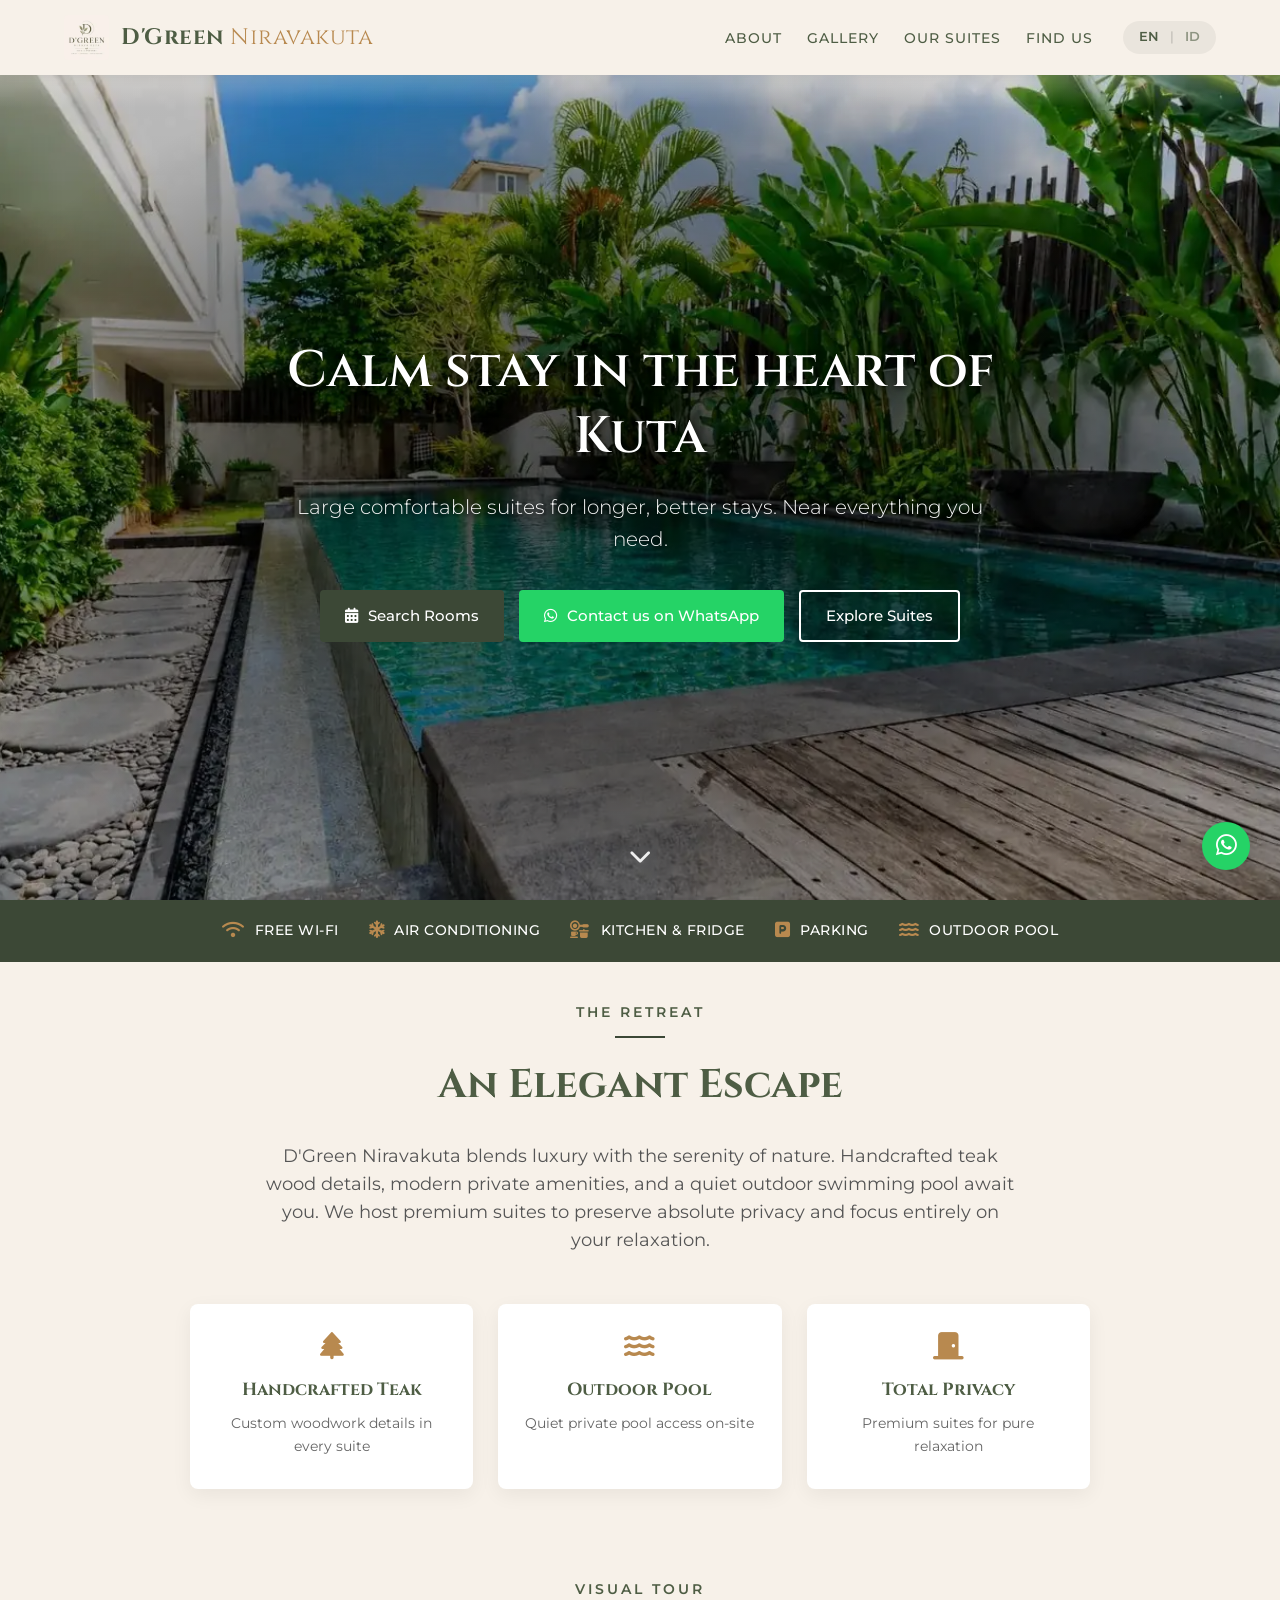
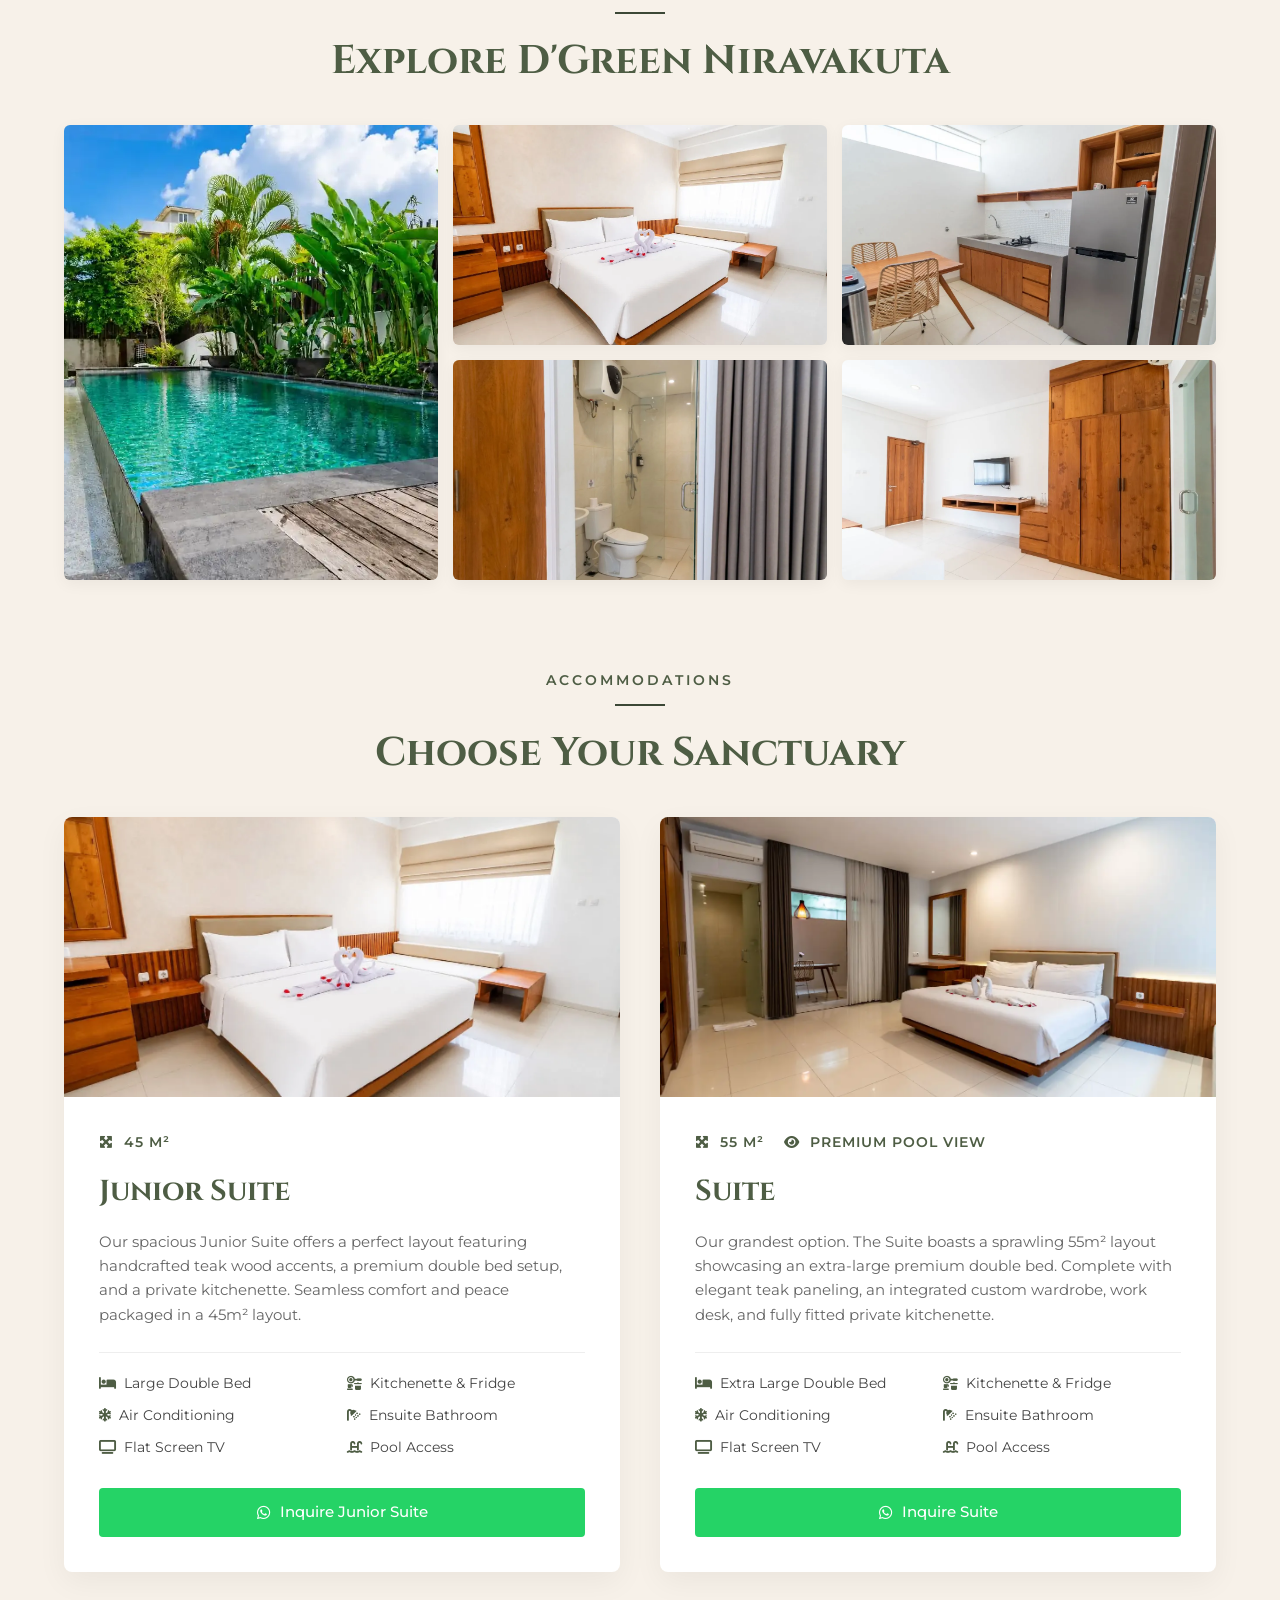
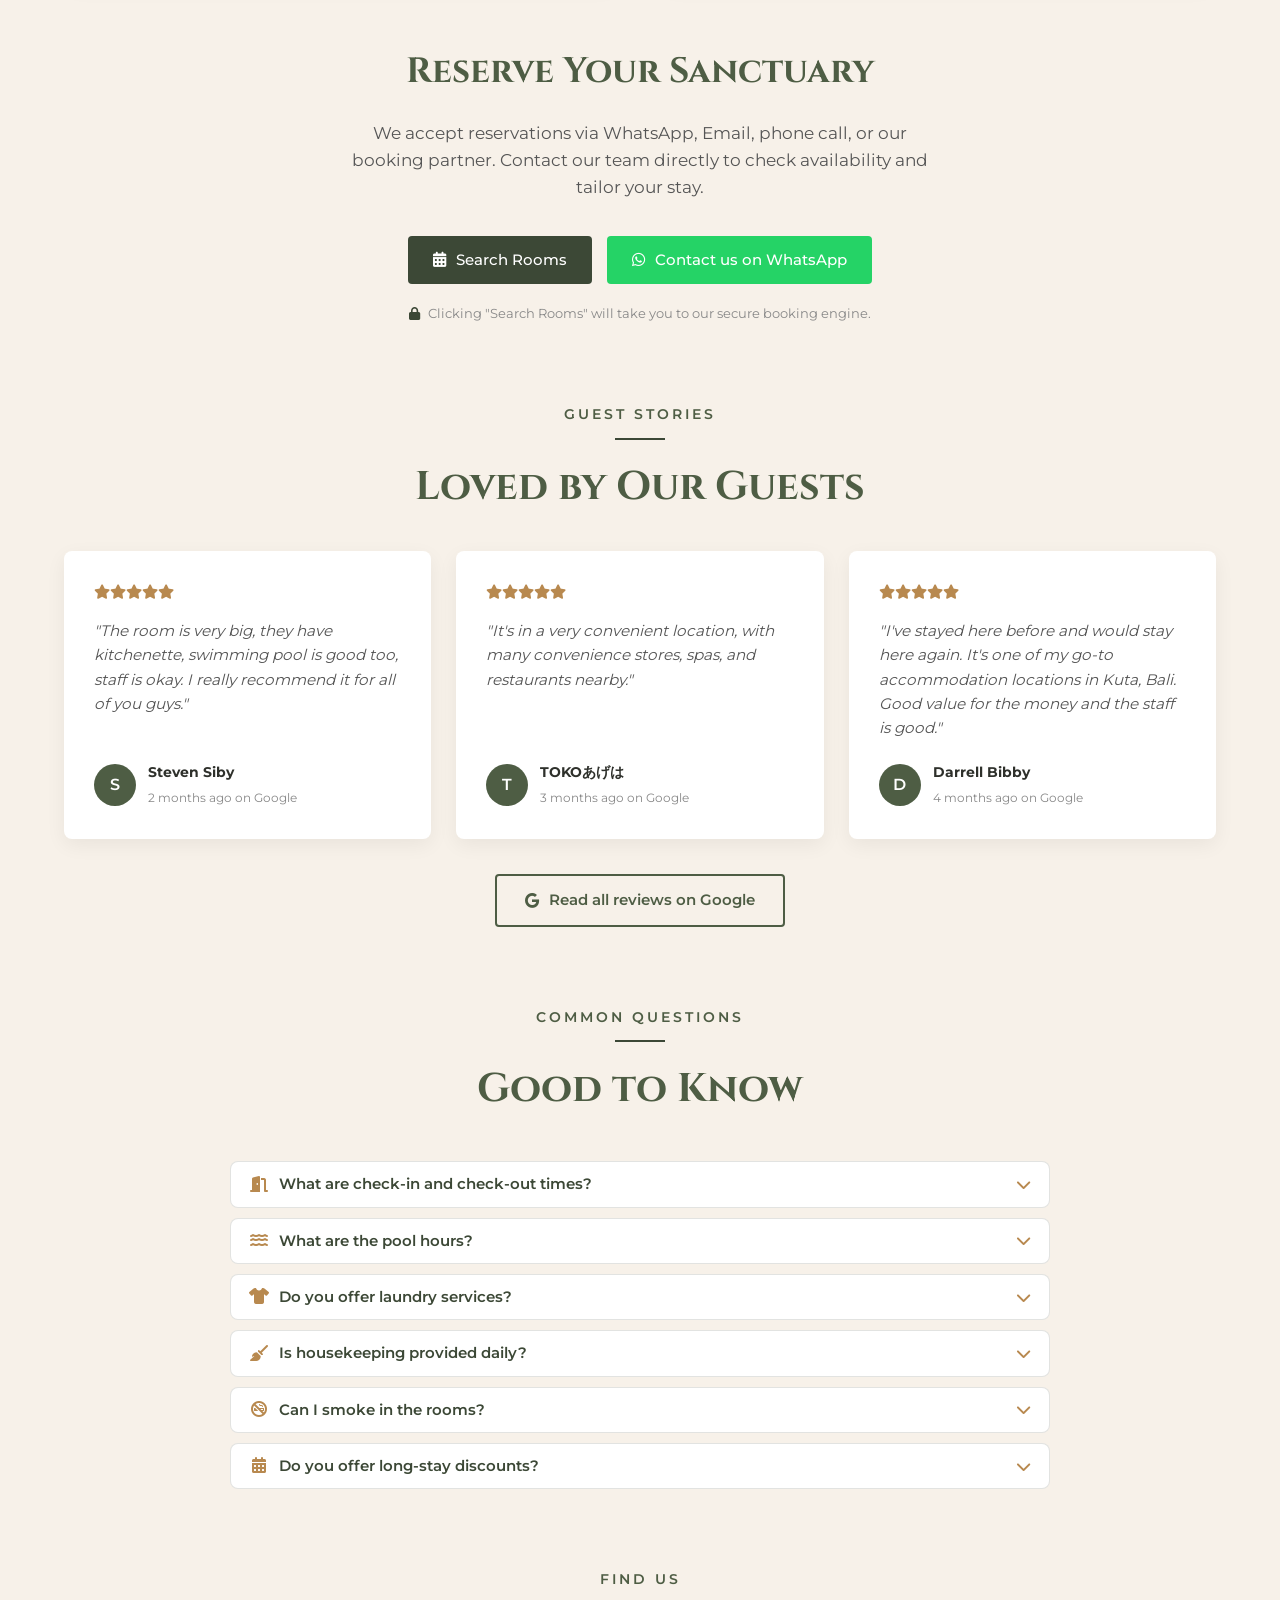
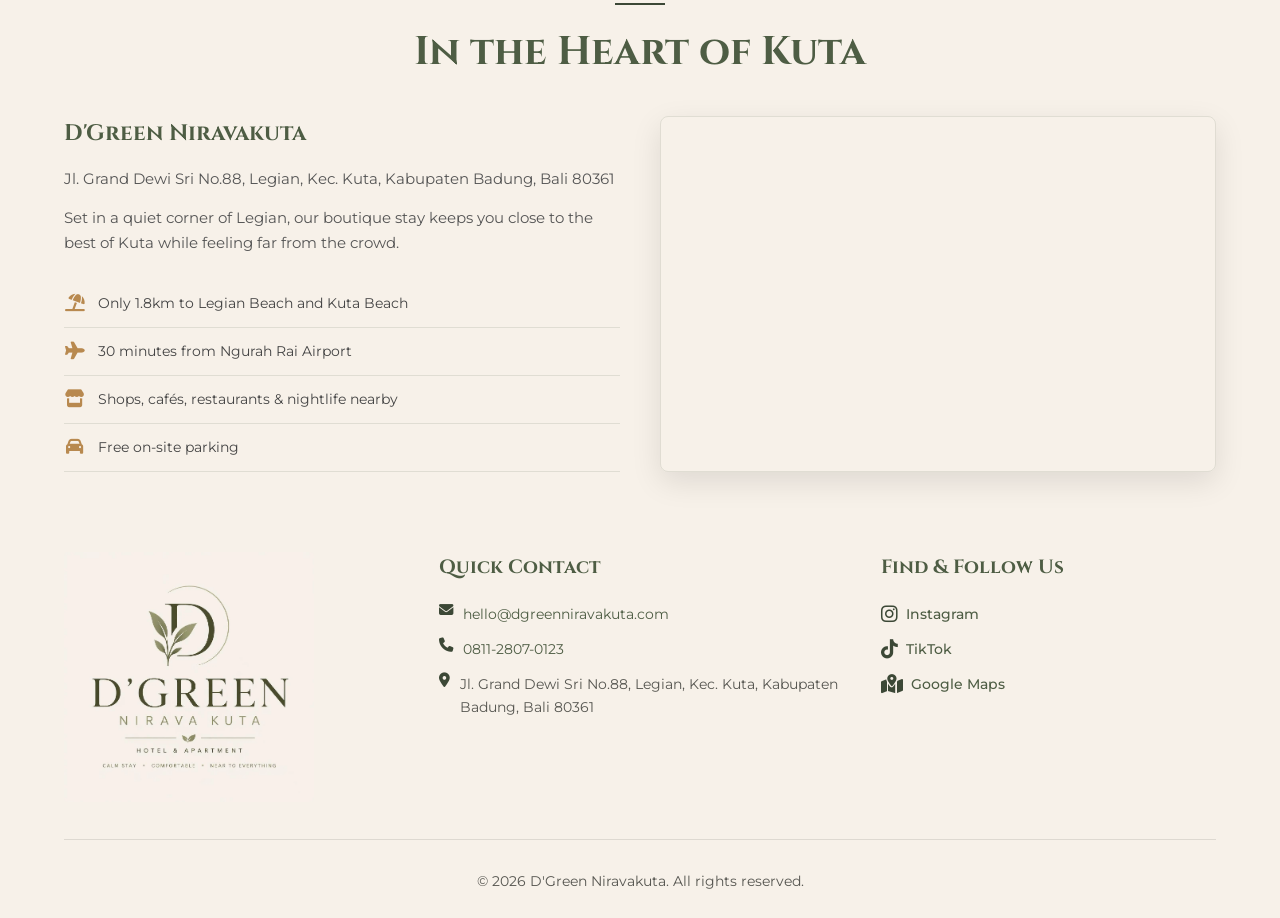
==== index.html @ 43349e86 "id: indexed Indonesian page with hreflang; card-image CSS classes - Create /id/ page (Indonesian, la" ====
<!DOCTYPE html>
<html lang="en">
<head>
    <meta charset="UTF-8">
    <meta name="viewport" content="width=device-width, initial-scale=1.0">
    <title>D'Green Niravakuta | Boutique Stay in Kuta, Bali</title>
    <meta name="description" content="Calm boutique stay in the heart of Kuta, Bali. Large comfortable suites with handcrafted teak wood, a quiet outdoor pool, and total privacy. Check-in from 14:00, check-out by 12:00.">
    <link rel="canonical" href="https://dgreenniravakuta.com/">
    <link rel="alternate" hreflang="en" href="https://dgreenniravakuta.com/">
    <link rel="alternate" hreflang="id" href="https://dgreenniravakuta.com/id/">
    <link rel="alternate" hreflang="x-default" href="https://dgreenniravakuta.com/">
    <!-- Structured Data (Hotel + FAQ) -->
    <script type="application/ld+json">
    {
        "@context": "https://schema.org",
        "@type": "Hotel",
        "name": "D'Green Niravakuta",
        "description": "Calm boutique stay in the heart of Kuta, Bali. Large comfortable suites with handcrafted teak wood, a quiet outdoor pool, and total privacy.",
        "image": "https://dgreenniravakuta.com/images/pool.webp",
        "url": "https://dgreenniravakuta.com/",
        "telephone": "+62 811-2807-0123",
        "email": "hello@dgreenniravakuta.com",
        "priceRange": "$$",
        "checkinTime": "14:00",
        "checkoutTime": "12:00",
        "address": {
            "@type": "PostalAddress",
            "streetAddress": "Jl. Grand Dewi Sri No.88, Legian",
            "addressLocality": "Kuta",
            "addressRegion": "Bali",
            "postalCode": "80361",
            "addressCountry": "ID"
        },
        "geo": {
            "@type": "GeoCoordinates",
            "latitude": -8.7001372,
            "longitude": 115.1758709
        },
        "sameAs": [
            "https://www.instagram.com/dgreenniravakuta",
            "https://www.tiktok.com/@dgreen.niravakuta"
        ],
        "amenityFeature": [
            { "@type": "LocationFeatureSpecification", "name": "Outdoor Pool", "value": true },
            { "@type": "LocationFeatureSpecification", "name": "Free Parking", "value": true },
            { "@type": "LocationFeatureSpecification", "name": "Free Wi-Fi", "value": true },
            { "@type": "LocationFeatureSpecification", "name": "Air Conditioning", "value": true },
            { "@type": "LocationFeatureSpecification", "name": "Kitchenette", "value": true }
        ]
    }
    </script>
    <script type="application/ld+json">
    {
        "@context": "https://schema.org",
        "@type": "FAQPage",
        "mainEntity": [
            {
                "@type": "Question",
                "name": "What are check-in and check-out times?",
                "acceptedAnswer": {
                    "@type": "Answer",
                    "text": "Check-in is from 14:00 and check-out is by 12:00."
                }
            },
            {
                "@type": "Question",
                "name": "What are the pool hours?",
                "acceptedAnswer": {
                    "@type": "Answer",
                    "text": "The outdoor pool is open daily from 08:00 to 20:00."
                }
            },
            {
                "@type": "Question",
                "name": "Do you offer laundry services?",
                "acceptedAnswer": {
                    "@type": "Answer",
                    "text": "Yes, laundry is available for an additional charge."
                }
            },
            {
                "@type": "Question",
                "name": "Is housekeeping provided daily?",
                "acceptedAnswer": {
                    "@type": "Answer",
                    "text": "Yes, daily housekeeping is included with every stay."
                }
            },
            {
                "@type": "Question",
                "name": "Can I smoke in the rooms?",
                "acceptedAnswer": {
                    "@type": "Answer",
                    "text": "All rooms and indoor areas are non-smoking."
                }
            },
            {
                "@type": "Question",
                "name": "Do you offer long-stay discounts?",
                "acceptedAnswer": {
                    "@type": "Answer",
                    "text": "Long-stay discounts are possible based on availability - please ask our staff."
                }
            }
        ]
    }
    </script>
    <!-- Social Share Preview (OpenGraph) -->
    <meta property="og:type" content="website">
    <meta property="og:site_name" content="D'Green Niravakuta">
    <meta property="og:title" content="D'Green Niravakuta | Boutique Stay in Kuta, Bali">
    <meta property="og:description" content="Calm boutique stay in the heart of Kuta. Large comfortable suites with handcrafted teak wood, a quiet outdoor pool, and total privacy.">
    <meta property="og:image" content="https://dgreenniravakuta.com/images/pool.webp">
    <meta property="og:url" content="https://dgreenniravakuta.com/">
    <meta name="twitter:card" content="summary_large_image">
    <!-- Favicon -->
    <link rel="icon" type="image/x-icon" href="images/favicon.ico">
    <!-- Preload hero background image (LCP) -->
    <link rel="preload" as="image" href="images/pool.webp">
    <!-- FontAwesome Icons -->
    <link rel="stylesheet" href="fontawesome/css/icons.min.css">
    <!-- Self-Hosted Fonts: Cinzel & Montserrat -->
    <link rel="stylesheet" href="fonts/fonts.css">

    <script defer src="https://stats.rwpiri.com/script.js" data-website-id="93449ee8-aae8-4bd1-ae4e-496abc5de975"></script>
    
        <!-- Styles -->
    <link rel="stylesheet" href="styles/style.css">
</head>
<body>
    <a class="skip-link" href="#main">Skip to content</a>

    <!-- Floating WhatsApp -->
    <a href="https://wa.me/6281128070123?text=Hello%20D'Green%20Niravakuta%2C%20I%20would%20like%20to%20inquire%20about%20booking%20a%20stay." class="whatsapp-float" target="_blank" aria-label="Book on WhatsApp">
        <i class="fa-brands fa-whatsapp" aria-hidden="true"></i>
    </a>

    <!-- Header -->
    <header>
        <div class="container">
            <nav>
                <a href="#" class="logo-container">
                    <img src="images/logo-square-header.webp" alt="D'Green Niravakuta Logo" class="header-logo" width="45" height="45">
                    <span class="logo-text">D'Green <span>Niravakuta</span></span>
                </a>
                <div class="nav-right">
                    <ul class="nav-links" id="navLinks">
                        <li><a href="#about">About</a></li>
                        <li><a href="#gallery">Gallery</a></li>
                        <li><a href="#suites">Our Suites</a></li>
                        <li><a href="#location">Find Us</a></li>
                    </ul>
                    <!-- Language Switcher -->
                    <div class="lang-switch">
                        <a class="lang-btn active" href="/" aria-current="page">EN</a>
                        <span class="lang-divider">|</span>
                        <a class="lang-btn" href="/id/" hreflang="id">ID</a>
                    </div>
                    <!-- Mobile Nav Toggle -->
                    <button class="nav-toggle" id="navToggle" aria-label="Toggle menu" aria-expanded="false">
                        <i class="fa-solid fa-bars" aria-hidden="true"></i>
                    </button>
                </div>
            </nav>
        </div>
    </header>

    <main id="main">
    <!-- Hero Section -->
    <section class="hero">
        <div class="hero-content container">
            <h1>Calm stay in the heart of Kuta</h1>
            <p>Large comfortable suites for longer, better stays. Near everything you need.</p>
            <div class="hero-cta">
                <a href="https://www.secure-booking-engine.com/accounts/isHeDWnpqFAeK2YnaKKpjA/properties/GPoRusxJar4L6XIncD0YQw/booking-engine/web/source/4wsctBw6Oq6j-g9XuxeRzQ/" class="btn btn-primary" target="_blank">
                    <i class="fa-solid fa-calendar-days" aria-hidden="true"></i> <span>Search Rooms</span>
                </a>
                <a href="https://wa.me/6281128070123?text=Hello%20D'Green%20Niravakuta%2C%20I%20would%20like%20to%20inquire%20about%20booking%20a%20suite." class="btn btn-whatsapp" target="_blank">
                    <i class="fa-brands fa-whatsapp" aria-hidden="true"></i> <span>Contact us on WhatsApp</span>
                </a>
                <a href="#suites" class="btn btn-outline">Explore Suites</a>
            </div>
        </div>
        <a href="#about" class="scroll-indicator" aria-label="Scroll down">
            <i class="fa-solid fa-chevron-down" aria-hidden="true"></i>
        </a>
    </section>

    <!-- Amenities Strip -->
    <section class="amenities-strip" aria-label="Amenities">
        <div class="container">
            <ul class="amenities-list">
                <li><i class="fa-solid fa-wifi" aria-hidden="true"></i> <span>Free Wi-Fi</span></li>
                <li><i class="fa-solid fa-snowflake" aria-hidden="true"></i> <span>Air Conditioning</span></li>
                <li><i class="fa-solid fa-kitchen-set" aria-hidden="true"></i> <span>Kitchen &amp; Fridge</span></li>
                <li><i class="fa-solid fa-square-parking" aria-hidden="true"></i> <span>Parking</span></li>
                <li><i class="fa-solid fa-water" aria-hidden="true"></i> <span>Outdoor Pool</span></li>
            </ul>
        </div>
    </section>

    <!-- About Section -->
    <section id="about" class="intro">
        <div class="container">
            <span class="section-subtitle">The Retreat</span>
            <h2 class="section-title">An Elegant Escape</h2>
            <p>D'Green Niravakuta blends luxury with the serenity of nature. Handcrafted teak wood details, modern private amenities, and a quiet outdoor swimming pool await you. We host premium suites to preserve absolute privacy and focus entirely on your relaxation.</p>
            <div class="intro-features">
                <div class="intro-feature reveal">
                    <i class="fa-solid fa-tree" aria-hidden="true"></i>
                    <h3>Handcrafted Teak</h3>
                    <p>Custom woodwork details in every suite</p>
                </div>
                <div class="intro-feature reveal reveal-d1">
                    <i class="fa-solid fa-water" aria-hidden="true"></i>
                    <h3>Outdoor Pool</h3>
                    <p>Quiet private pool access on-site</p>
                </div>
                <div class="intro-feature reveal reveal-d2">
                    <i class="fa-solid fa-door-closed" aria-hidden="true"></i>
                    <h3>Total Privacy</h3>
                    <p>Premium suites for pure relaxation</p>
                </div>
            </div>
        </div>
    </section>

    <!-- Visual Gallery Tour -->
    <section id="gallery" class="gallery-section">
        <div class="container">
            <div class="section-header">
                <span class="section-subtitle">Visual Tour</span>
                <h2 class="section-title">Explore D'Green Niravakuta</h2>
            </div>
            <div class="gallery-grid">
                <div class="gallery-item gallery-item-large reveal">
                    <img src="images/pool.webp" alt="Lush Pool Area" width="1280" height="852" loading="lazy" decoding="async" data-lightbox="images/pool.webp" data-caption="Lush Pool Area">
                </div>
                <div class="gallery-item reveal reveal-d1">
                    <img src="images/room-junior-suite.webp" alt="Junior Suite Bedroom Design" width="1280" height="853" loading="lazy" decoding="async" data-lightbox="images/room-junior-suite.webp" data-caption="Junior Suite Bedroom Design">
                </div>
                <div class="gallery-item reveal reveal-d2">
                    <img src="images/kitchen.webp" alt="Private Kitchenette" width="1280" height="853" loading="lazy" decoding="async" data-lightbox="images/kitchen.webp" data-caption="Private Kitchenette">
                </div>
                <div class="gallery-item reveal reveal-d1">
                    <img src="images/bathroom.webp" alt="Modern Bathroom" width="1280" height="853" loading="lazy" decoding="async" data-lightbox="images/bathroom.webp" data-caption="Modern Bathroom">
                </div>
                <div class="gallery-item reveal reveal-d2">
                    <img src="images/wardrobe.webp" alt="Teak Wardrobe and TV Console" width="1280" height="854" loading="lazy" decoding="async" data-lightbox="images/wardrobe.webp" data-caption="Teak Wardrobe and TV Console">
                </div>
            </div>
        </div>
    </section>

    <!-- Accommodations Section -->
    <section id="suites" class="rooms-section">
        <div class="container">
            <div class="section-header">
                <span class="section-subtitle">Accommodations</span>
                <h2 class="section-title">Choose Your Sanctuary</h2>
            </div>
            
            <div class="rooms-grid">
                
                <!-- Room 1: Junior Suite -->
                <div class="room-card reveal">
                    <div class="room-card-img room-card-img-junior" data-lightbox-bg="images/room-junior-suite.webp" data-caption="Junior Suite"></div>
                    <div class="room-card-content">
                        <div class="room-meta">
                            <span><i class="fa-solid fa-maximize" aria-hidden="true"></i> 45 m&sup2;</span>
                        </div>
                        <h3>Junior Suite</h3>
                        <p>Our spacious Junior Suite offers a perfect layout featuring handcrafted teak wood accents, a premium double bed setup, and a private kitchenette. Seamless comfort and peace packaged in a 45m&sup2; layout.</p>
                        <ul class="room-specs">
                            <li><i class="fa-solid fa-bed" aria-hidden="true"></i> <span>Large Double Bed</span></li>
                            <li><i class="fa-solid fa-kitchen-set" aria-hidden="true"></i> <span>Kitchenette & Fridge</span></li>
                            <li><i class="fa-solid fa-snowflake" aria-hidden="true"></i> <span>Air Conditioning</span></li>
                            <li><i class="fa-solid fa-shower" aria-hidden="true"></i> <span>Ensuite Bathroom</span></li>
                            <li><i class="fa-solid fa-tv" aria-hidden="true"></i> <span>Flat Screen TV</span></li>
                            <li><i class="fa-solid fa-swimming-pool" aria-hidden="true"></i> <span>Pool Access</span></li>
                        </ul>
                        <a href="https://wa.me/6281128070123?text=Hello%20D'Green%20Niravakuta%2C%20I%20would%20like%20to%20inquire%20about%20booking%20the%20Junior%20Suite." class="btn btn-whatsapp" target="_blank">
                            <i class="fa-brands fa-whatsapp" aria-hidden="true"></i> <span>Inquire Junior Suite</span>
                        </a>
                    </div>
                </div>

                <!-- Room 2: Suite -->
                <div class="room-card reveal reveal-d1">
                    <div class="room-card-img room-card-img-suite" data-lightbox-bg="images/room-suite.webp" data-caption="Suite"></div>
                    <div class="room-card-content">
                        <div class="room-meta">
                            <span><i class="fa-solid fa-maximize" aria-hidden="true"></i> 55 m&sup2;</span>
                            <span><i class="fa-solid fa-eye" aria-hidden="true"></i> <span>Premium Pool View</span></span>
                        </div>
                        <h3>Suite</h3>
                        <p>Our grandest option. The Suite boasts a sprawling 55m&sup2; layout showcasing an extra-large premium double bed. Complete with elegant teak paneling, an integrated custom wardrobe, work desk, and fully fitted private kitchenette.</p>
                        <ul class="room-specs">
                            <li><i class="fa-solid fa-bed" aria-hidden="true"></i> <span>Extra Large Double Bed</span></li>
                            <li><i class="fa-solid fa-kitchen-set" aria-hidden="true"></i> <span>Kitchenette & Fridge</span></li>
                            <li><i class="fa-solid fa-snowflake" aria-hidden="true"></i> <span>Air Conditioning</span></li>
                            <li><i class="fa-solid fa-shower" aria-hidden="true"></i> <span>Ensuite Bathroom</span></li>
                            <li><i class="fa-solid fa-tv" aria-hidden="true"></i> <span>Flat Screen TV</span></li>
                            <li><i class="fa-solid fa-swimming-pool" aria-hidden="true"></i> <span>Pool Access</span></li>
                        </ul>
                        <a href="https://wa.me/6281128070123?text=Hello%20D'Green%20Niravakuta%2C%20I%20would%20like%20to%20inquire%20about%20booking%20the%20Suite." class="btn btn-whatsapp" target="_blank">
                            <i class="fa-brands fa-whatsapp" aria-hidden="true"></i> <span>Inquire Suite</span>
                        </a>
                    </div>
                </div>

            </div>

            <div class="cta-booking">
                <h2>Reserve Your Sanctuary</h2>
                <p>We accept reservations via WhatsApp, Email, phone call, or our booking partner. Contact our team directly to check availability and tailor your stay.</p>
                <div class="hero-cta">
                    <a href="https://www.secure-booking-engine.com/accounts/isHeDWnpqFAeK2YnaKKpjA/properties/GPoRusxJar4L6XIncD0YQw/booking-engine/web/source/4wsctBw6Oq6j-g9XuxeRzQ/" class="btn btn-primary" target="_blank">
                        <i class="fa-solid fa-calendar-days" aria-hidden="true"></i> <span>Search Rooms</span>
                    </a>
                    <a href="https://wa.me/6281128070123?text=Hello%20D'Green%20Niravakuta%2C%20I%20would%20like%20to%20inquire%20about%20booking%20a%20stay." class="btn btn-whatsapp" target="_blank">
                        <i class="fa-brands fa-whatsapp" aria-hidden="true"></i> <span>Contact us on WhatsApp</span>
                    </a>
                </div>
                <p class="cta-note"><i class="fa-solid fa-lock" aria-hidden="true"></i> <span>Clicking "Search Rooms" will take you to our secure booking engine.</span></p>
            </div>
        </div>
    </section>

    <!-- Reviews Section -->
    <section id="reviews" class="reviews-section">
        <div class="container">
            <div class="section-header">
                <span class="section-subtitle">Guest Stories</span>
                <h2 class="section-title">Loved by Our Guests</h2>
            </div>
            <div class="reviews-grid">
                <div class="review-card reveal">
                    <div class="review-stars" role="img" aria-label="5 out of 5">
                        <i class="fa-solid fa-star" aria-hidden="true"></i><i class="fa-solid fa-star" aria-hidden="true"></i><i class="fa-solid fa-star" aria-hidden="true"></i><i class="fa-solid fa-star" aria-hidden="true"></i><i class="fa-solid fa-star" aria-hidden="true"></i>
                    </div>
                    <blockquote>"The room is very big, they have kitchenette, swimming pool is good too, staff is okay. I really recommend it for all of you guys."</blockquote>
                    <div class="review-author">
                        <div class="review-avatar">S</div>
                        <div><strong>Steven Siby</strong><span>2 months ago on Google</span></div>
                    </div>
                </div>
                <div class="review-card reveal reveal-d1">
                    <div class="review-stars" role="img" aria-label="5 out of 5">
                        <i class="fa-solid fa-star" aria-hidden="true"></i><i class="fa-solid fa-star" aria-hidden="true"></i><i class="fa-solid fa-star" aria-hidden="true"></i><i class="fa-solid fa-star" aria-hidden="true"></i><i class="fa-solid fa-star" aria-hidden="true"></i>
                    </div>
                    <blockquote>"It's in a very convenient location, with many convenience stores, spas, and restaurants nearby."</blockquote>
                    <div class="review-author">
                        <div class="review-avatar">T</div>
                        <div><strong>TOKOあげは</strong><span>3 months ago on Google</span></div>
                    </div>
                </div>
                <div class="review-card reveal reveal-d2">
                    <div class="review-stars" role="img" aria-label="5 out of 5">
                        <i class="fa-solid fa-star" aria-hidden="true"></i><i class="fa-solid fa-star" aria-hidden="true"></i><i class="fa-solid fa-star" aria-hidden="true"></i><i class="fa-solid fa-star" aria-hidden="true"></i><i class="fa-solid fa-star" aria-hidden="true"></i>
                    </div>
                    <blockquote>"I've stayed here before and would stay here again. It's one of my go-to accommodation locations in Kuta, Bali. Good value for the money and the staff is good."</blockquote>
                    <div class="review-author">
                        <div class="review-avatar">D</div>
                        <div><strong>Darrell Bibby</strong><span>4 months ago on Google</span></div>
                    </div>
                </div>
            </div>
            <div class="reviews-more">
                <a href="https://maps.app.goo.gl/7E1rv2BynYwMyYUQ7?g_st=ac" target="_blank" class="btn btn-google">
                    <i class="fa-brands fa-google" aria-hidden="true"></i> <span>Read all reviews on Google</span>
                </a>
            </div>
        </div>
    </section>

    <!-- FAQ Section -->
    <section id="faq" class="faq-section">
        <div class="container">
            <div class="section-header">
                <span class="section-subtitle">Common Questions</span>
                <h2 class="section-title">Good to Know</h2>
            </div>
            <div class="faq-grid">
                <details class="faq-item reveal">
                    <summary>
                        <span class="faq-q"><i class="fa-solid fa-door-open" aria-hidden="true"></i> <span>What are check-in and check-out times?</span></span>
                        <i class="fa-solid fa-chevron-down faq-icon" aria-hidden="true"></i>
                    </summary>
                    <p>Check-in is from 14:00 and check-out is by 12:00.</p>
                </details>
                <details class="faq-item reveal reveal-d1">
                    <summary>
                        <span class="faq-q"><i class="fa-solid fa-water" aria-hidden="true"></i> <span>What are the pool hours?</span></span>
                        <i class="fa-solid fa-chevron-down faq-icon" aria-hidden="true"></i>
                    </summary>
                    <p>The outdoor pool is open daily from 08:00 to 20:00.</p>
                </details>
                <details class="faq-item reveal reveal-d2">
                    <summary>
                        <span class="faq-q"><i class="fa-solid fa-shirt" aria-hidden="true"></i> <span>Do you offer laundry services?</span></span>
                        <i class="fa-solid fa-chevron-down faq-icon" aria-hidden="true"></i>
                    </summary>
                    <p>Yes, laundry is available for an additional charge.</p>
                </details>
                <details class="faq-item reveal reveal-d1">
                    <summary>
                        <span class="faq-q"><i class="fa-solid fa-broom" aria-hidden="true"></i> <span>Is housekeeping provided daily?</span></span>
                        <i class="fa-solid fa-chevron-down faq-icon" aria-hidden="true"></i>
                    </summary>
                    <p>Yes, daily housekeeping is included with every stay.</p>
                </details>
                <details class="faq-item reveal reveal-d2">
                    <summary>
                        <span class="faq-q"><i class="fa-solid fa-ban-smoking" aria-hidden="true"></i> <span>Can I smoke in the rooms?</span></span>
                        <i class="fa-solid fa-chevron-down faq-icon" aria-hidden="true"></i>
                    </summary>
                    <p>All rooms and indoor areas are non-smoking.</p>
                </details>
                <details class="faq-item reveal reveal-d1">
                    <summary>
                        <span class="faq-q"><i class="fa-solid fa-calendar-days" aria-hidden="true"></i> <span>Do you offer long-stay discounts?</span></span>
                        <i class="fa-solid fa-chevron-down faq-icon" aria-hidden="true"></i>
                    </summary>
                    <p>Long-stay discounts are possible based on availability — please ask our staff.</p>
                </details>
            </div>
        </div>
    </section>

    <!-- Location Section -->
    <section id="location" class="location-section">
        <div class="container">
            <div class="section-header">
                <span class="section-subtitle">Find Us</span>
                <h2 class="section-title">In the Heart of Kuta</h2>
            </div>
            <div class="location-grid">
                <div class="location-info reveal">
                    <h3>D'Green Niravakuta</h3>
                    <p>Jl. Grand Dewi Sri No.88, Legian, Kec. Kuta, Kabupaten Badung, Bali 80361</p>
                    <p>Set in a quiet corner of Legian, our boutique stay keeps you close to the best of Kuta while feeling far from the crowd.</p>
                    <ul class="distance-list">
                        <li><i class="fa-solid fa-umbrella-beach" aria-hidden="true"></i> <span>Only 1.8km to Legian Beach and Kuta Beach</span></li>
                        <li><i class="fa-solid fa-plane" aria-hidden="true"></i> <span>30 minutes from Ngurah Rai Airport</span></li>
                        <li><i class="fa-solid fa-store" aria-hidden="true"></i> <span>Shops, cafés, restaurants &amp; nightlife nearby</span></li>
                        <li><i class="fa-solid fa-car" aria-hidden="true"></i> <span>Free on-site parking</span></li>
                    </ul>
                </div>
                <div class="map-embed reveal reveal-d1">
                    <iframe src="https://www.google.com/maps/embed?pb=!1m18!1m12!1m3!1d3943.909573981431!2d115.17587089999999!3d-8.700137199999999!2m3!1f0!2f0!3f0!3m2!1i1024!2i768!4f13.1!3m3!1m2!1s0x2dd247cc348706bb%3A0x3d23d5da62e9df27!2sD%E2%80%99Green%20Nirava%20Kuta%20By%20Reccoma!5e0!3m2!1sen!2sde!4v1786370597007!5m2!1sen!2sde"
                        title="D'Green Niravakuta on Google Maps"
                        loading="lazy"
                        allowfullscreen
                        referrerpolicy="no-referrer-when-downgrade"></iframe>
                </div>
            </div>
        </div>
    </section>
    </main>

    <!-- Footer -->
    <footer id="contact">
        <div class="container">
            <div class="footer-grid">
                
                <!-- Landscape Orientation Image: Square logo displayed on left -->
                <div class="footer-logo-landscape-view">
                    <img src="images/logo-square.webp" alt="D'Green Niravakuta Logo" width="1254" height="1254" loading="lazy" decoding="async">
                </div>

                <!-- Portrait Orientation Image: Landscape logo displayed above quick contact -->
                <div class="footer-logo-portrait-view">
                    <img src="images/logo-landscape.webp" alt="D'Green Niravakuta Logo" width="1280" height="640" loading="lazy" decoding="async">
                </div>

                <!-- Quick Contact Column -->
                <div class="footer-col">
                    <h4>Quick Contact</h4>
                    <p><i class="fa-solid fa-envelope icon-accent" aria-hidden="true"></i> <a href="mailto:hello@dgreenniravakuta.com">hello@dgreenniravakuta.com</a></p>
                    <p><i class="fa-solid fa-phone icon-accent" aria-hidden="true"></i> <a href="tel:081128070123">0811-2807-0123</a></p>
                    <p>
                        <i class="fa-solid fa-location-dot icon-accent" aria-hidden="true"></i>
                        <span>Jl. Grand Dewi Sri No.88, Legian, Kec. Kuta, Kabupaten Badung, Bali 80361</span>
                    </p>
                </div>

                <!-- Find & Follow Column -->
                <div class="footer-col">
                    <h4>Find & Follow Us</h4>
                    <p>
                        <a href="https://www.instagram.com/dgreenniravakuta" target="_blank" class="social-link">
                            <i class="fa-brands fa-instagram" aria-hidden="true"></i> Instagram
                        </a>
                    </p>
                    <p>
                        <a href="https://www.tiktok.com/@dgreen.niravakuta" target="_blank" class="social-link">
                            <i class="fa-brands fa-tiktok" aria-hidden="true"></i> TikTok
                        </a>
                    </p>
                    <p>
                        <a href="https://maps.app.goo.gl/7E1rv2BynYwMyYUQ7?g_st=ac" target="_blank" class="social-link">
                            <i class="fa-solid fa-map-location-dot" aria-hidden="true"></i> Google Maps
                        </a>
                    </p>
                </div>

            </div>
            
            <div class="footer-bottom">
                <p>&copy; 2026 D'Green Niravakuta. All rights reserved.</p>
            </div>
        </div>
    </footer>

    <!-- Lightbox -->
    <div class="lightbox" id="lightbox" aria-hidden="true" role="dialog" aria-label="Image viewer">
        <button class="lightbox-btn lightbox-close" aria-label="Close"><i class="fa-solid fa-xmark" aria-hidden="true"></i></button>
        <button class="lightbox-btn lightbox-prev" aria-label="Previous image"><i class="fa-solid fa-chevron-left" aria-hidden="true"></i></button>
        <img class="lightbox-img" src="" alt="">
        <button class="lightbox-btn lightbox-next" aria-label="Next image"><i class="fa-solid fa-chevron-right" aria-hidden="true"></i></button>
        <div class="lightbox-counter"></div>
    </div>

    <!-- Back to Top -->
    <button class="back-to-top" id="backToTop" aria-label="Back to top">
        <i class="fa-solid fa-chevron-up" aria-hidden="true"></i>
    </button>

    <!-- Scripts -->
    <script src="js/main.js" defer></script>
</body>
</html>
---- fontawesome/css/icons.min.css ----
/* Font Awesome 6 - subset to icons used on this site (auto-generated) */
.fa-solid,.fa-brands{-moz-osx-font-smoothing:grayscale;-webkit-font-smoothing:antialiased;display:inline-block;font-style:normal;font-variant:normal;line-height:1;text-rendering:auto}
.fa-solid{font-family:"Font Awesome 6 Free";font-weight:900}
.fa-brands{font-family:"Font Awesome 6 Brands";font-weight:400}
@font-face{font-family:"Font Awesome 6 Free";font-style:normal;font-weight:900;font-display:swap;src:url(../webfonts/fa-solid-900-subset.woff2) format("woff2");unicode-range:U+e51a,U+f005,U+f00d,U+f023,U+f053,U+f054,U+f06e,U+f072,U+f073,U+f077,U+f078,U+f095,U+f0c9,U+f0e0,U+f1b9,U+f1bb,U+f1eb,U+f236,U+f26c,U+f2cc,U+f2dc,U+f31e,U+f3c5,U+f51a,U+f52a,U+f52b,U+f540,U+f54d,U+f54e,U+f553,U+f5a0,U+f5c5,U+f5ca,U+f773}
@font-face{font-family:"Font Awesome 6 Brands";font-style:normal;font-weight:400;font-display:swap;src:url(../webfonts/fa-brands-400-subset.woff2) format("woff2");unicode-range:U+e07b,U+f16d,U+f1a0,U+f232}
.fa-ban-smoking:before{content:"\f54d"}
.fa-bars:before{content:"\f0c9"}
.fa-bed:before{content:"\f236"}
.fa-broom:before{content:"\f51a"}
.fa-calendar-days:before{content:"\f073"}
.fa-car:before{content:"\f1b9"}
.fa-chevron-down:before{content:"\f078"}
.fa-chevron-left:before{content:"\f053"}
.fa-chevron-right:before{content:"\f054"}
.fa-chevron-up:before{content:"\f077"}
.fa-door-closed:before{content:"\f52a"}
.fa-door-open:before{content:"\f52b"}
.fa-envelope:before{content:"\f0e0"}
.fa-eye:before{content:"\f06e"}
.fa-kitchen-set:before{content:"\e51a"}
.fa-location-dot:before{content:"\f3c5"}
.fa-lock:before{content:"\f023"}
.fa-map-location-dot:before{content:"\f5a0"}
.fa-maximize:before{content:"\f31e"}
.fa-phone:before{content:"\f095"}
.fa-plane:before{content:"\f072"}
.fa-shirt:before{content:"\f553"}
.fa-shower:before{content:"\f2cc"}
.fa-snowflake:before{content:"\f2dc"}
.fa-square-parking:before{content:"\f540"}
.fa-star:before{content:"\f005"}
.fa-store:before{content:"\f54e"}
.fa-swimming-pool:before{content:"\f5c5"}
.fa-tree:before{content:"\f1bb"}
.fa-tv:before{content:"\f26c"}
.fa-umbrella-beach:before{content:"\f5ca"}
.fa-water:before{content:"\f773"}
.fa-wifi:before{content:"\f1eb"}
.fa-xmark:before{content:"\f00d"}
.fa-google:before{content:"\f1a0"}
.fa-instagram:before{content:"\f16d"}
.fa-tiktok:before{content:"\e07b"}
.fa-whatsapp:before{content:"\f232"}
---- fonts/fonts.css ----
/* Cinzel - latin-ext */
@font-face {
  font-family: 'Cinzel';
  font-style: normal;
  font-weight: 400 700;
  font-display: swap;
  src: url('cinzel-ext.woff2') format('woff2');
  unicode-range: U+0100-02BA, U+02BD-02C5, U+02C7-02CC, U+02CE-02D7, U+02DD-02FF, U+0304, U+0308, U+0329, U+1D00-1DBF, U+1E00-1E9F, U+1EF2-1EFF, U+2020, U+20A0-20AB, U+20AD-20C0, U+2113, U+2C60-2C7F, U+A720-A7FF;
}

/* Cinzel - latin */
@font-face {
  font-family: 'Cinzel';
  font-style: normal;
  font-weight: 400 700;
  font-display: swap;
  src: url('cinzel.woff2') format('woff2');
  unicode-range: U+0000-00FF, U+0131, U+0152-0153, U+02BB-02BC, U+02C6, U+02DA, U+02DC, U+0304, U+0308, U+0329, U+2000-206F, U+20AC, U+2122, U+2191, U+2193, U+2212, U+2215, U+FEFF, U+FFFD;
}

/* Montserrat - latin-ext */
@font-face {
  font-family: 'Montserrat';
  font-style: normal;
  font-weight: 300 700;
  font-display: swap;
  src: url('montserrat-ext.woff2') format('woff2');
  unicode-range: U+0100-02BA, U+02BD-02C5, U+02C7-02CC, U+02CE-02D7, U+02DD-02FF, U+0304, U+0308, U+0329, U+1D00-1DBF, U+1E00-1E9F, U+1EF2-1EFF, U+2020, U+20A0-20AB, U+20AD-20C0, U+2113, U+2C60-2C7F, U+A720-A7FF;
}

/* Montserrat - latin */
@font-face {
  font-family: 'Montserrat';
  font-style: normal;
  font-weight: 300 700;
  font-display: swap;
  src: url('montserrat.woff2') format('woff2');
  unicode-range: U+0000-00FF, U+0131, U+0152-0153, U+02BB-02BC, U+02C6, U+02DA, U+02DC, U+0304, U+0308, U+0329, U+2000-206F, U+20AC, U+2122, U+2191, U+2193, U+2212, U+2215, U+FEFF, U+FFFD;
}
---- styles/style.css ----
:root {
            --primary-color: #4e5d44; /* Sage-olive green (logo green refreshed with pool's natural tone) */
            --primary-dark: #3c4836;
            --secondary-color: #b8894f; /* Teak honey gold (matches room-suite teak wood) */
            --text-dark: #2e302b;
            --text-light: #ffffff;
            --bg-light: #f7f1e9; /* Warm cream, same as logo background */
            --logo-bg: #f7f1e9; /* Exact logo background cream */
            --transition: all 0.3s ease;
        }

        * {
            margin: 0;
            padding: 0;
            box-sizing: border-box;
            scroll-behavior: smooth;
        }

        ::selection {
            background-color: var(--primary-dark);
            color: var(--text-light);
        }

        body {
            font-family: 'Montserrat', sans-serif;
            color: var(--text-dark);
            line-height: 1.6;
            background-color: #ffffff;
        }

        h1, h2, h3, .logo-text {
            font-family: 'Cinzel', serif;
        }

        .container {
            width: 90%;
            max-width: 1200px;
            margin: 0 auto;
        }

        .section-header {
            text-align: center;
        }

        .icon-accent {
            color: var(--primary-dark);
        }

        .skip-link {
            position: absolute;
            top: 0;
            left: -9999px;
            z-index: 3000;
            background-color: var(--primary-dark);
            color: var(--text-light);
            padding: 10px 20px;
            border-radius: 0 0 4px 0;
            text-decoration: none;
            font-weight: 600;
        }

        .skip-link:focus {
            left: 0;
        }

        /* Buttons */
        .btn {
            display: inline-flex;
            align-items: center;
            justify-content: center;
            gap: 10px;
            padding: 12px 25px;
            border-radius: 4px;
            font-size: 0.95rem;
            font-weight: 500;
            text-decoration: none;
            transition: var(--transition);
            border: none;
            cursor: pointer;
        }

        .btn-primary {
            background-color: var(--primary-dark);
            color: var(--text-light);
        }

        .btn-primary:hover {
            background-color: #333d2e; /* Slightly darker shade of sage green */
            transform: translateY(-2px);
        }

        .btn-whatsapp {
            background-color: #25d366;
            color: var(--text-light);
        }

        .btn-whatsapp:hover {
            background-color: #1ebe57;
            transform: translateY(-2px);
        }

        .btn-outline {
            border: 2px solid var(--text-light);
            color: var(--text-light);
        }

        .btn-outline:hover {
            background-color: var(--text-light);
            color: var(--primary-color);
        }

        /* Header */
        header {
            position: fixed;
            top: 0;
            left: 0;
            width: 100%;
            background-color: var(--logo-bg); /* Same cream as logo */
            backdrop-filter: blur(10px);
            z-index: 1000;
            box-shadow: 0 2px 10px rgba(0,0,0,0.08);
        }

        nav {
            display: flex;
            justify-content: space-between;
            align-items: center;
            padding: 15px 0;
        }

        .logo-container {
            display: flex;
            align-items: center;
            gap: 12px;
            text-decoration: none;
        }

        .header-logo {
            height: 45px;
            width: auto;
            border-radius: 4px;
        }

        .logo-text {
            color: var(--primary-color);
            font-size: 1.4rem;
            font-weight: 700;
            letter-spacing: 0.5px;
        }

        .logo-text span {
            color: var(--secondary-color);
            font-weight: 400;
        }

        .nav-right {
            display: flex;
            align-items: center;
            gap: 30px;
        }

        .nav-links {
            display: flex;
            list-style: none;
            gap: 25px;
        }

        .nav-links a {
            color: var(--primary-color);
            text-decoration: none;
            font-size: 0.9rem;
            font-weight: 500;
            letter-spacing: 1px;
            text-transform: uppercase;
            transition: var(--transition);
            position: relative;
            padding-bottom: 4px;
        }

        .nav-links a::after {
            content: "";
            position: absolute;
            left: 0;
            bottom: 0;
            width: 100%;
            height: 2px;
            background-color: var(--primary-dark);
            transform: scaleX(0);
            transition: var(--transition);
        }

        .nav-links a:hover::after,
        .nav-links a.active::after {
            transform: scaleX(1);
        }

        .nav-links a:hover,
        .nav-links a.active {
            color: var(--primary-dark);
        }

        /* Language Switcher */
        .lang-switch {
            display: flex;
            align-items: center;
            gap: 5px;
            background: rgba(0, 0, 0, 0.05);
            padding: 4px 10px;
            border-radius: 20px;
        }

        .lang-btn {
            background: none;
            border: none;
            color: rgba(78, 93, 68, 0.6);
            font-size: 0.8rem;
            font-weight: 600;
            cursor: pointer;
            transition: var(--transition);
            padding: 2px 6px;
            text-decoration: none;
        }

        .lang-btn.active {
            color: var(--primary-color);
        }

        .lang-divider {
            color: rgba(0, 0, 0, 0.25);
            font-size: 0.8rem;
        }

        /* Hero Section */
        .hero {
            height: 100vh;
            background:
                linear-gradient(to bottom, var(--logo-bg), rgba(247, 241, 233, 0) 12%),
                radial-gradient(ellipse 75% 65% at 50% 55%, rgba(0,0,0,0.55) 0%, rgba(0,0,0,0.28) 55%, rgba(0,0,0,0) 78%),
                linear-gradient(rgba(0,0,0,0.2), rgba(0,0,0,0.35)),
                url('../images/pool.webp') no-repeat center center/cover;
            display: flex;
            align-items: center;
            justify-content: center;
            text-align: center;
            color: var(--text-light);
            padding-top: 80px;
        }

        .hero-content h1 {
            font-size: 3.2rem;
            margin-bottom: 20px;
            font-weight: 600;
            max-width: 850px;
            margin-left: auto;
            margin-right: auto;
            line-height: 1.3;
            text-shadow: 0 2px 6px rgba(0,0,0,0.65), 0 6px 24px rgba(0,0,0,0.5);
        }

        .hero-content p {
            font-size: 1.25rem;
            margin-bottom: 35px;
            max-width: 700px;
            margin-left: auto;
            margin-right: auto;
            font-weight: 300;
            opacity: 0.95;
            line-height: 1.6;
            text-shadow: 0 1px 4px rgba(0,0,0,0.65), 0 4px 14px rgba(0,0,0,0.45);
        }

        .hero-cta {
            display: flex;
            justify-content: center;
            gap: 15px;
            flex-wrap: wrap;
        }

        /* Intro Section */
        .intro {
            padding: 40px 0;
            text-align: center;
            background-color: var(--bg-light);
        }

        .section-subtitle {
            font-size: 0.85rem;
            color: var(--primary-color);
            text-transform: uppercase;
            letter-spacing: 3px;
            margin-bottom: 15px;
            display: block;
            font-weight: 600;
        }

        .section-subtitle::after {
            content: "";
            display: block;
            width: 50px;
            height: 2px;
            background-color: var(--primary-dark);
            margin: 12px auto 0 auto;
        }

        .section-title {
            font-size: 2.5rem;
            color: var(--primary-color);
            margin-bottom: 25px;
        }

        .intro p {
            max-width: 750px;
            margin: 0 auto;
            color: #555;
            font-size: 1.1rem;
        }

        .intro-features {
            display: grid;
            grid-template-columns: repeat(3, 1fr);
            gap: 25px;
            margin: 50px auto 0 auto;
            max-width: 900px;
        }

        .intro-feature {
            background-color: #ffffff;
            border-radius: 8px;
            padding: 30px 25px;
            box-shadow: 0 6px 20px rgba(0,0,0,0.06);
            text-align: center;
        }

        .intro-feature i {
            font-size: 1.7rem;
            color: var(--secondary-color);
            margin-bottom: 15px;
            display: block;
        }

        .intro-feature h3 {
            font-size: 1.1rem;
            color: var(--primary-color);
            margin-bottom: 8px;
        }

        .intro-feature p {
            font-size: 0.9rem;
            color: #666;
            margin: 0;
        }

        /* Gallery Tour Section */
        .gallery-section {
            padding: 50px 0;
            background-color: var(--bg-light);
        }

        .gallery-grid {
            display: grid;
            grid-template-columns: repeat(auto-fit, minmax(280px, 1fr));
            gap: 15px;
            margin-top: 32px;
        }

        .gallery-item {
            border-radius: 6px;
            overflow: hidden;
            box-shadow: 0 4px 15px rgba(0,0,0,0.05);
            height: 220px;
            position: relative;
            cursor: pointer;
        }

        .gallery-item::after {
            content: "";
            position: absolute;
            inset: 0;
            background-color: rgba(60, 72, 54, 0);
            transition: var(--transition);
            pointer-events: none;
        }

        .gallery-item:hover::after {
            background-color: rgba(60, 72, 54, 0.35);
        }

        .gallery-item-large {
            grid-row: span 2;
            height: 455px;
        }

        .gallery-item img {
            width: 100%;
            height: 100%;
            object-fit: cover;
            transition: var(--transition);
        }

        .gallery-item img:hover {
            transform: scale(1.03);
        }

        .gallery-item img:focus-visible,
        .room-card-img:focus-visible,
        .lightbox-btn:focus-visible {
            outline: 3px solid var(--secondary-color);
            outline-offset: -3px;
        }

        /* Accommodations Section */
        .rooms-section {
            padding: 40px 0;
            background-color: var(--bg-light);
        }

        .rooms-grid {
            display: grid;
            grid-template-columns: repeat(auto-fit, minmax(450px, 1fr));
            gap: 40px;
            margin-top: 32px;
        }

        .room-card {
            background-color: #ffffff;
            border-radius: 8px;
            overflow: hidden;
            box-shadow: 0 10px 30px rgba(0,0,0,0.05);
            display: flex;
            flex-direction: column;
            transition: var(--transition);
        }

        .room-card:hover {
            transform: translateY(-5px);
        }

        .room-card-img {
            height: 280px;
            background-size: cover;
            background-position: center;
            position: relative;
        }

        .room-card-img-junior {
            background-image: url('../images/room-junior-suite.webp');
        }

        .room-card-img-suite {
            background-image: url('../images/room-suite.webp');
        }

        .room-card-img::after {
            content: "";
            position: absolute;
            inset: 0;
            background-color: rgba(60, 72, 54, 0);
            transition: var(--transition);
            pointer-events: none;
        }

        .room-card:hover .room-card-img::after {
            background-color: rgba(60, 72, 54, 0.3);
        }

        .room-card-content {
            padding: 35px;
            display: flex;
            flex-direction: column;
            flex-grow: 1;
        }

        .room-meta {
            display: flex;
            gap: 20px;
            font-size: 0.85rem;
            color: var(--primary-color);
            margin-bottom: 15px;
            text-transform: uppercase;
            font-weight: 600;
            letter-spacing: 1px;
        }

        .room-meta span i {
            margin-right: 5px;
        }

        .room-card h3 {
            font-size: 1.8rem;
            color: var(--primary-color);
            margin-bottom: 15px;
        }

        .room-card p {
            color: #666;
            font-size: 0.95rem;
            margin-bottom: 25px;
            flex-grow: 1;
        }

        .room-specs {
            list-style: none;
            margin-bottom: 30px;
            border-top: 1px solid #eee;
            padding-top: 20px;
            display: grid;
            grid-template-columns: repeat(2, 1fr);
            gap: 10px;
        }

        .room-specs li {
            font-size: 0.85rem;
            color: #444;
            display: flex;
            align-items: center;
            gap: 8px;
        }

        .room-specs li i {
            color: var(--primary-color);
        }

        /* Booking CTA Block */
        .cta-booking {
            margin-top: 32px;
            padding-top: 40px;
            text-align: center;
            color: var(--text-dark);
        }

        .cta-booking .cta-note {
            margin: 20px auto 0 auto;
            font-size: 0.8rem;
            color: #888;
            display: flex;
            align-items: center;
            justify-content: center;
            gap: 8px;
        }

        .cta-booking .cta-note i {
            color: var(--primary-dark);
        }

        .cta-booking h2 {
            font-size: 2.2rem;
            color: var(--primary-color);
            margin-bottom: 20px;
        }

        .cta-booking p {
            max-width: 600px;
            margin: 0 auto 35px auto;
            color: #555;
            font-size: 1.05rem;
        }

        /* Floating WhatsApp Button */
        .whatsapp-float {
            position: fixed;
            bottom: 30px;
            right: 30px;
            background-color: #25d366;
            color: white;
            width: 48px;
            height: 48px;
            border-radius: 50%;
            display: flex;
            align-items: center;
            justify-content: center;
            font-size: 24px;
            box-shadow: 2px 2px 15px rgba(0,0,0,0.2);
            z-index: 999;
            transition: var(--transition);
            text-decoration: none;
        }

        .whatsapp-float:hover {
            transform: scale(1.1);
            background-color: #1ebe57;
        }

        /* Back to Top Button */
        .back-to-top {
            position: fixed;
            bottom: 93px;
            right: 30px;
            background-color: var(--primary-dark);
            color: var(--text-light);
            width: 48px;
            height: 48px;
            border: none;
            border-radius: 50%;
            display: flex;
            align-items: center;
            justify-content: center;
            font-size: 1.1rem;
            cursor: pointer;
            box-shadow: 2px 2px 12px rgba(0,0,0,0.25);
            opacity: 0;
            visibility: hidden;
            transform: translateY(10px);
            transition: opacity 0.3s ease, transform 0.3s ease, visibility 0.3s ease, background-color 0.3s ease;
            z-index: 998;
        }

        .back-to-top.show {
            opacity: 1;
            visibility: visible;
            transform: translateY(0);
        }

        .back-to-top:hover {
            background-color: var(--primary-color);
        }

        /* Mobile Nav Toggle */
        .nav-toggle {
            display: none;
            background: none;
            border: none;
            color: var(--primary-color);
            font-size: 1.4rem;
            cursor: pointer;
            padding: 4px;
            transition: var(--transition);
        }

        .nav-toggle:hover {
            color: var(--primary-dark);
        }

        /* Footer */
        footer {
            background-color: var(--logo-bg); /* Same cream as logo */
            color: rgba(46, 48, 43, 0.8);
            padding: 40px 0 25px 0;
            font-size: 0.9rem;
        }

        .footer-grid {
            display: flex;
            flex-direction: column;
            align-items: center;
            text-align: center;
        }

        .footer-col h4 {
            color: var(--primary-color);
            font-family: 'Cinzel', serif;
            font-size: 1.2rem;
            margin-bottom: 20px;
        }

        .footer-col p {
            margin-bottom: 12px;
            display: flex;
            align-items: center;
            justify-content: center;
            gap: 10px;
        }

        .footer-col a {
            color: var(--primary-color);
            text-decoration: none;
            transition: var(--transition);
        }

        .footer-col a:hover {
            color: var(--secondary-color);
        }

        .footer-col .social-link {
            display: inline-flex;
            align-items: center;
            gap: 8px;
            margin: 0 10px;
            font-weight: 500;
        }

        .social-link i {
            font-size: 1.2rem;
            color: var(--primary-dark);
        }

        /* Portrait View (Default Layout) */
        .footer-logo-landscape-view {
            display: none; /* Hidden on portrait */
        }

        .footer-logo-portrait-view {
            display: block;
            margin-bottom: 25px;
            width: 100%;
            max-width: 420px;
        }

        .footer-logo-portrait-view img {
            width: 100%;
            height: auto;
            border-radius: 4px;
        }

        .footer-col {
            margin-bottom: 40px;
            width: 100%;
        }

        /* Landscape View Rules */
        @media (orientation: landscape) {
            .footer-grid {
                display: grid;
                grid-template-columns: 1fr 1.2fr 1fr; /* Logo | Contact | Socials */
                gap: 40px;
                align-items: start;
                text-align: left;
            }

            .footer-logo-landscape-view {
                display: block; /* Shown on landscape */
                width: 100%;
                max-width: 250px;
            }

            .footer-logo-landscape-view img {
                width: 100%;
                height: auto;
                border-radius: 4px;
            }

            .footer-logo-portrait-view {
                display: none; /* Hidden on landscape */
            }

            .footer-col {
                margin-bottom: 0;
                text-align: left;
            }

            .footer-col p {
                justify-content: flex-start;
                align-items: flex-start;
            }

            .footer-col .social-link {
                margin: 0 15px 0 0;
            }
        }

        .footer-bottom {
            border-top: 1px solid rgba(0,0,0,0.1);
            padding-top: 30px;
            text-align: center;
            margin-top: 30px;
        }

        /* Mobile Layout */
        @media (max-width: 992px) {
            .rooms-grid {
                grid-template-columns: 1fr;
            }
            .hero-content h1 {
                font-size: 2.8rem;
            }
            .intro-features {
                grid-template-columns: 1fr;
                max-width: 420px;
            }
        }

        @media (max-width: 768px) {
            .nav-toggle {
                display: block;
            }
            .nav-links {
                display: none;
                position: absolute;
                top: 100%;
                left: 0;
                right: 0;
                flex-direction: column;
                gap: 0;
                background-color: var(--logo-bg);
                box-shadow: 0 10px 20px rgba(0,0,0,0.12);
                padding: 8px 0;
            }
            .nav-links.open {
                display: flex;
            }
            .nav-links li {
                width: 100%;
            }
            .nav-links a {
                display: block;
                padding: 13px 24px;
            }
            .nav-links a::after {
                display: none;
            }
            .back-to-top {
                bottom: 76px;
                right: 20px;
                width: 44px;
                height: 44px;
                font-size: 1rem;
            }
            .hero-content h1 {
                font-size: 2.2rem;
            }
            .whatsapp-float {
                bottom: 20px;
                right: 20px;
                width: 44px;
                height: 44px;
                font-size: 22px;
            }
        }

        /* Hero Scroll Indicator */
        .scroll-indicator {
            position: absolute;
            bottom: 25px;
            left: 50%;
            transform: translateX(-50%);
            color: rgba(255, 255, 255, 0.9);
            font-size: 1.4rem;
            text-decoration: none;
            animation: scroll-bounce 2s infinite;
            z-index: 5;
        }

        .scroll-indicator:hover {
            color: #ffffff;
        }

        @keyframes scroll-bounce {
            0%, 100% { transform: translate(-50%, 0); }
            50% { transform: translate(-50%, 10px); }
        }

        /* Amenities Strip */
        .amenities-strip {
            background-color: var(--primary-dark);
            padding: 20px 0;
        }

        .amenities-list {
            display: flex;
            flex-wrap: wrap;
            justify-content: center;
            gap: 30px;
            list-style: none;
        }

        .amenities-list li {
            display: flex;
            align-items: center;
            gap: 10px;
            color: var(--text-light);
            font-size: 0.85rem;
            font-weight: 500;
            letter-spacing: 0.5px;
            text-transform: uppercase;
        }

        .amenities-list li i {
            color: var(--secondary-color);
            font-size: 1.1rem;
        }

        /* Reviews Section */
        .reviews-section {
            padding: 40px 0;
            background-color: var(--bg-light);
        }

        .reviews-grid {
            display: grid;
            grid-template-columns: repeat(3, 1fr);
            gap: 25px;
            margin-top: 32px;
        }

        .review-card {
            background-color: #ffffff;
            border-radius: 8px;
            padding: 30px;
            box-shadow: 0 6px 20px rgba(0,0,0,0.06);
            display: flex;
            flex-direction: column;
        }

        .review-stars {
            color: var(--secondary-color);
            font-size: 0.9rem;
            margin-bottom: 15px;
        }

        .review-card blockquote {
            font-size: 0.95rem;
            color: #555;
            font-style: italic;
            line-height: 1.6;
            flex-grow: 1;
            margin-bottom: 20px;
        }

        .review-author {
            display: flex;
            align-items: center;
            gap: 12px;
        }

        .review-avatar {
            width: 42px;
            height: 42px;
            border-radius: 50%;
            background-color: var(--primary-color);
            color: var(--text-light);
            display: flex;
            align-items: center;
            justify-content: center;
            font-weight: 600;
            font-size: 1rem;
            flex-shrink: 0;
        }

        .review-author strong {
            display: block;
            color: var(--text-dark);
            font-size: 0.9rem;
        }

        .review-author span {
            color: #888;
            font-size: 0.78rem;
        }

        .reviews-more {
            text-align: center;
            margin-top: 35px;
        }

        .btn-google {
            display: inline-flex;
            align-items: center;
            gap: 10px;
            border: 2px solid var(--primary-color);
            color: var(--primary-color);
            padding: 12px 28px;
            border-radius: 4px;
            font-size: 0.95rem;
            font-weight: 600;
            text-decoration: none;
            transition: var(--transition);
        }

        .btn-google:hover {
            background-color: var(--primary-color);
            color: var(--text-light);
        }

        /* Location Section */
        .location-section {
            padding: 40px 0;
            background-color: var(--bg-light);
        }

        .location-grid {
            display: grid;
            grid-template-columns: 1fr 1fr;
            gap: 40px;
            align-items: stretch;
            margin-top: 32px;
        }

        .location-info h3 {
            font-size: 1.4rem;
            color: var(--primary-color);
            margin-bottom: 15px;
        }

        .location-info p {
            color: #555;
            font-size: 0.95rem;
            margin-bottom: 15px;
            line-height: 1.6;
        }

        .distance-list {
            list-style: none;
            margin-top: 25px;
        }

        .distance-list li {
            display: flex;
            align-items: center;
            gap: 12px;
            padding: 12px 0;
            border-bottom: 1px solid rgba(60, 72, 54, 0.12);
            font-size: 0.9rem;
            color: #444;
        }

        .distance-list li i {
            color: var(--secondary-color);
            font-size: 1.1rem;
            width: 22px;
            text-align: center;
        }

        .map-embed {
            border: 1px solid rgba(60, 72, 54, 0.12);
            border-radius: 8px;
            overflow: hidden;
            box-shadow: 0 10px 30px rgba(0,0,0,0.1);
            min-height: 320px;
        }

        .map-embed iframe {
            width: 100%;
            height: 100%;
            min-height: 320px;
            border: 0;
            display: block;
        }

        /* FAQ Section */
        .faq-section {
            padding: 40px 0;
            background-color: var(--bg-light);
        }

        .faq-grid {
            max-width: 820px;
            margin: 40px auto 0;
            display: flex;
            flex-direction: column;
            gap: 10px;
        }

        .faq-item {
            background-color: #ffffff;
            border: 1px solid rgba(60, 72, 54, 0.15);
            border-radius: 8px;
            padding: 10px 18px;
            transition: var(--transition);
        }

        .faq-item[open] {
            box-shadow: 0 6px 20px rgba(0,0,0,0.06);
            border-color: var(--secondary-color);
        }

        .faq-item summary {
            list-style: none;
            display: flex;
            align-items: center;
            justify-content: space-between;
            gap: 16px;
            cursor: pointer;
            font-size: 0.95rem;
            font-weight: 600;
            color: var(--primary-dark);
        }

        .faq-item summary::-webkit-details-marker {
            display: none;
        }

        .faq-q {
            display: flex;
            align-items: center;
            gap: 10px;
        }

        .faq-q i {
            color: var(--secondary-color);
            font-size: 1rem;
            width: 20px;
            text-align: center;
        }

        .faq-icon {
            color: var(--secondary-color);
            transition: transform 0.3s ease;
            flex-shrink: 0;
        }

        .faq-item[open] .faq-icon {
            transform: rotate(180deg);
        }

        .faq-item p {
            margin-top: 8px;
            padding-top: 8px;
            border-top: 1px solid rgba(60, 72, 54, 0.15);
            color: #555;
            font-size: 0.88rem;
            line-height: 1.55;
        }

        /* Lightbox */
        .lightbox {
            position: fixed;
            inset: 0;
            background-color: rgba(20, 22, 19, 0.94);
            display: flex;
            align-items: center;
            justify-content: center;
            opacity: 0;
            visibility: hidden;
            transition: opacity 0.3s ease, visibility 0.3s ease;
            z-index: 2000;
            cursor: zoom-out;
        }

        .lightbox.open {
            opacity: 1;
            visibility: visible;
        }

        .lightbox-img {
            max-width: 90vw;
            max-height: 85vh;
            border-radius: 6px;
            box-shadow: 0 15px 50px rgba(0,0,0,0.5);
        }

        .lightbox-btn {
            position: absolute;
            background: rgba(255,255,255,0.1);
            border: none;
            color: #fff;
            font-size: 1.6rem;
            width: 48px;
            height: 48px;
            border-radius: 50%;
            cursor: pointer;
            display: flex;
            align-items: center;
            justify-content: center;
            transition: var(--transition);
            z-index: 2001;
        }

        .lightbox-btn:hover {
            background: rgba(255,255,255,0.25);
        }

        .lightbox-close {
            top: 20px;
            right: 20px;
        }

        .lightbox-prev {
            left: 20px;
            top: 50%;
            transform: translateY(-50%);
        }

        .lightbox-next {
            right: 20px;
            top: 50%;
            transform: translateY(-50%);
        }

        .lightbox-counter {
            position: absolute;
            bottom: 20px;
            left: 50%;
            transform: translateX(-50%);
            color: rgba(255,255,255,0.7);
            font-size: 0.85rem;
            letter-spacing: 1px;
        }

        /* Scroll-in Reveal Animations */
        .reveal {
            opacity: 0;
            transform: translateY(24px);
            transition: opacity 0.7s ease, transform 0.7s ease;
        }

        .reveal.visible {
            opacity: 1;
            transform: none;
        }

        .reveal-d1 { transition-delay: 0.1s; }
        .reveal-d2 { transition-delay: 0.2s; }
        .reveal-d3 { transition-delay: 0.3s; }

        @media (prefers-reduced-motion: reduce) {
            .scroll-indicator {
                animation: none;
            }
            .reveal {
                opacity: 1;
                transform: none;
                transition: none;
            }
        }

        /* Responsive: new sections */
        @media (max-width: 992px) {
            .reviews-grid {
                grid-template-columns: 1fr;
                max-width: 480px;
                margin-left: auto;
                margin-right: auto;
            }
            .location-grid {
                grid-template-columns: 1fr;
            }
        }

        @media (max-width: 768px) {
            .amenities-list {
                gap: 18px;
            }
            .lightbox-btn {
                width: 40px;
                height: 40px;
                font-size: 1.2rem;
            }
            .lightbox-prev {
                left: 10px;
            }
            .lightbox-next {
                right: 10px;
            }
        }
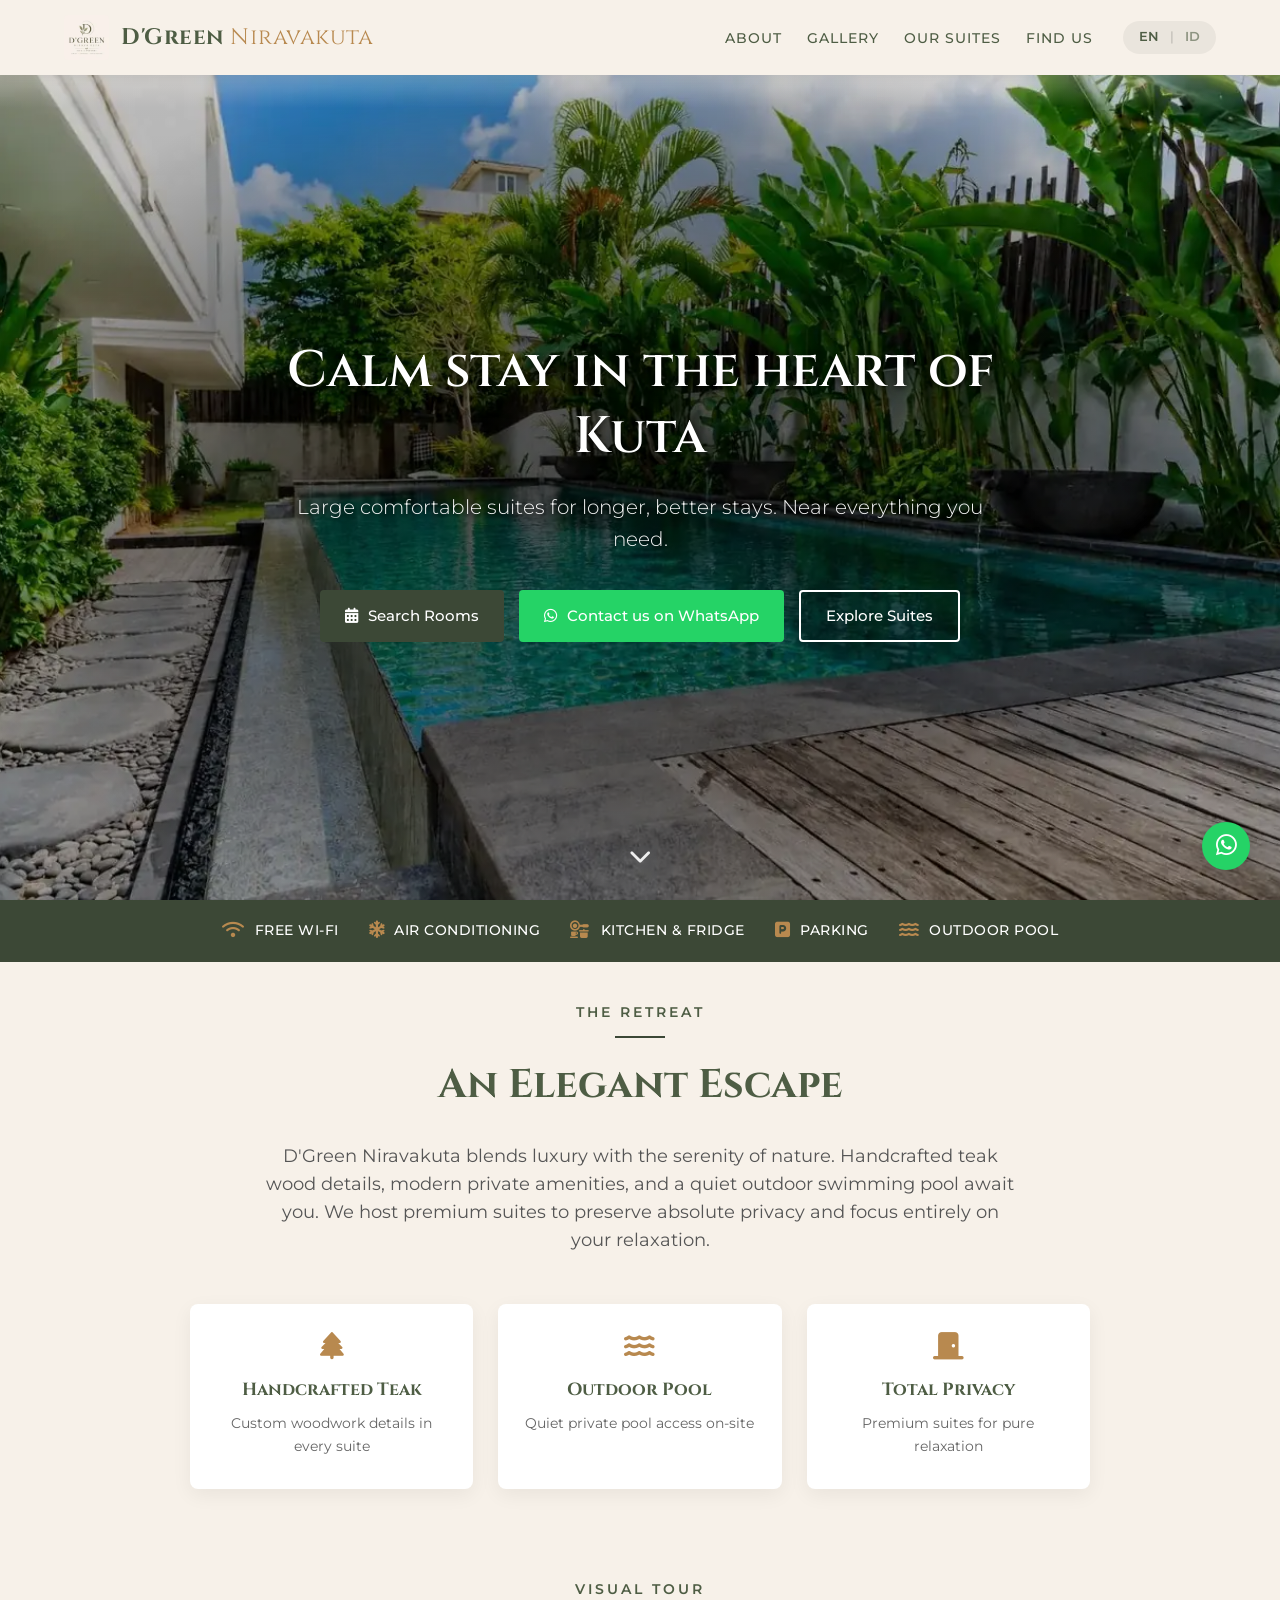
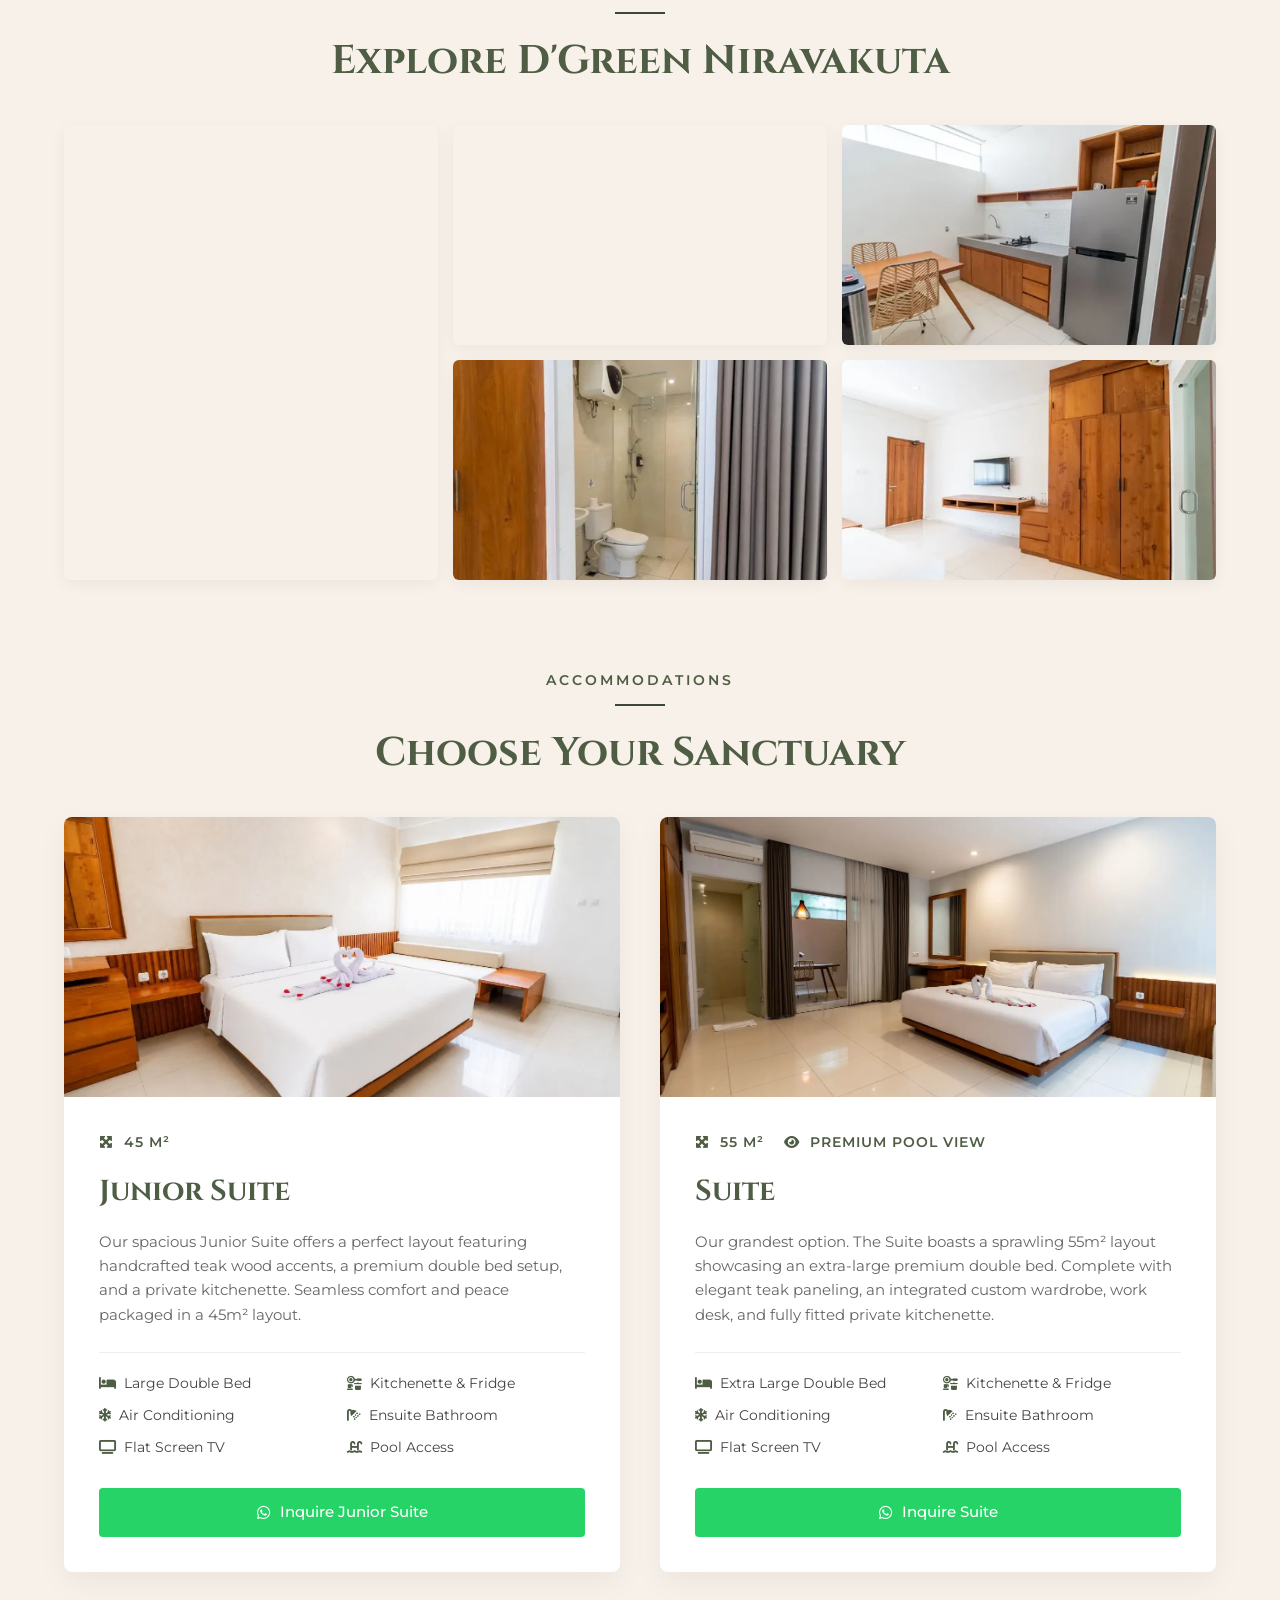
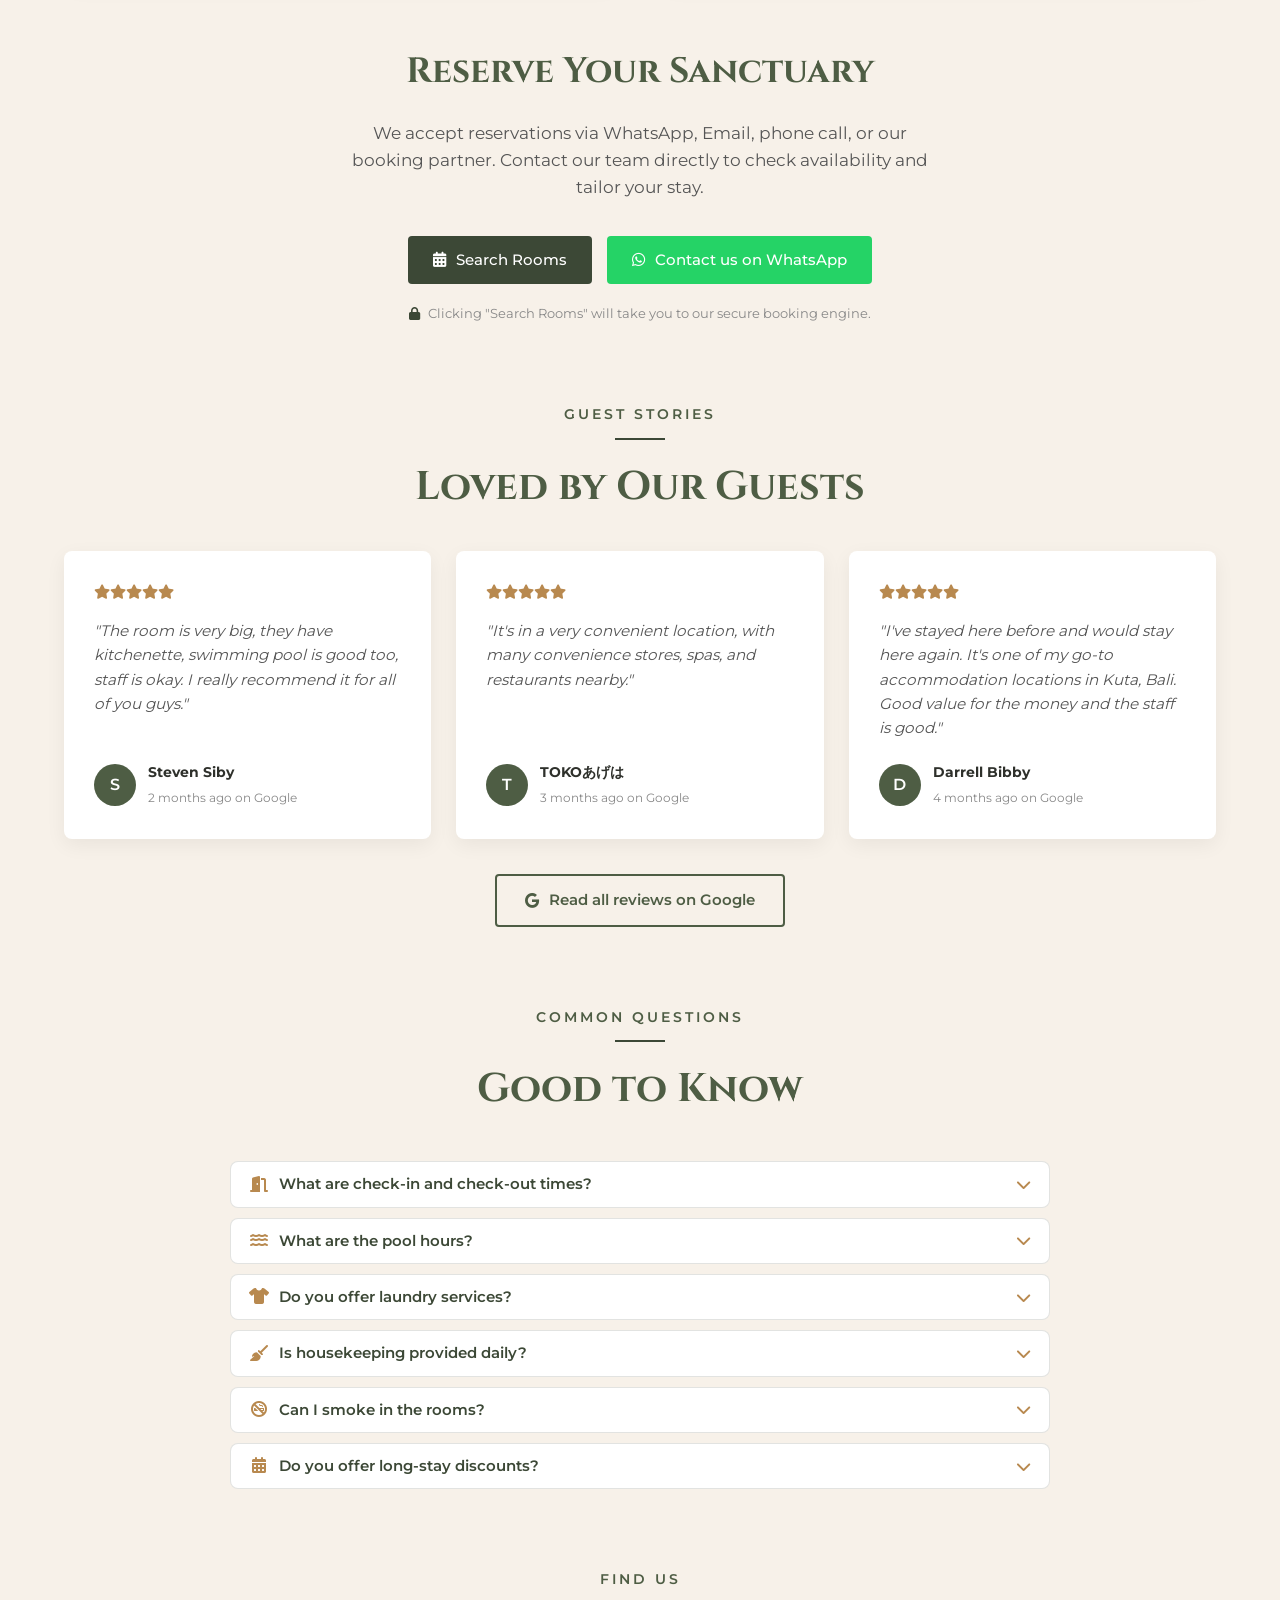
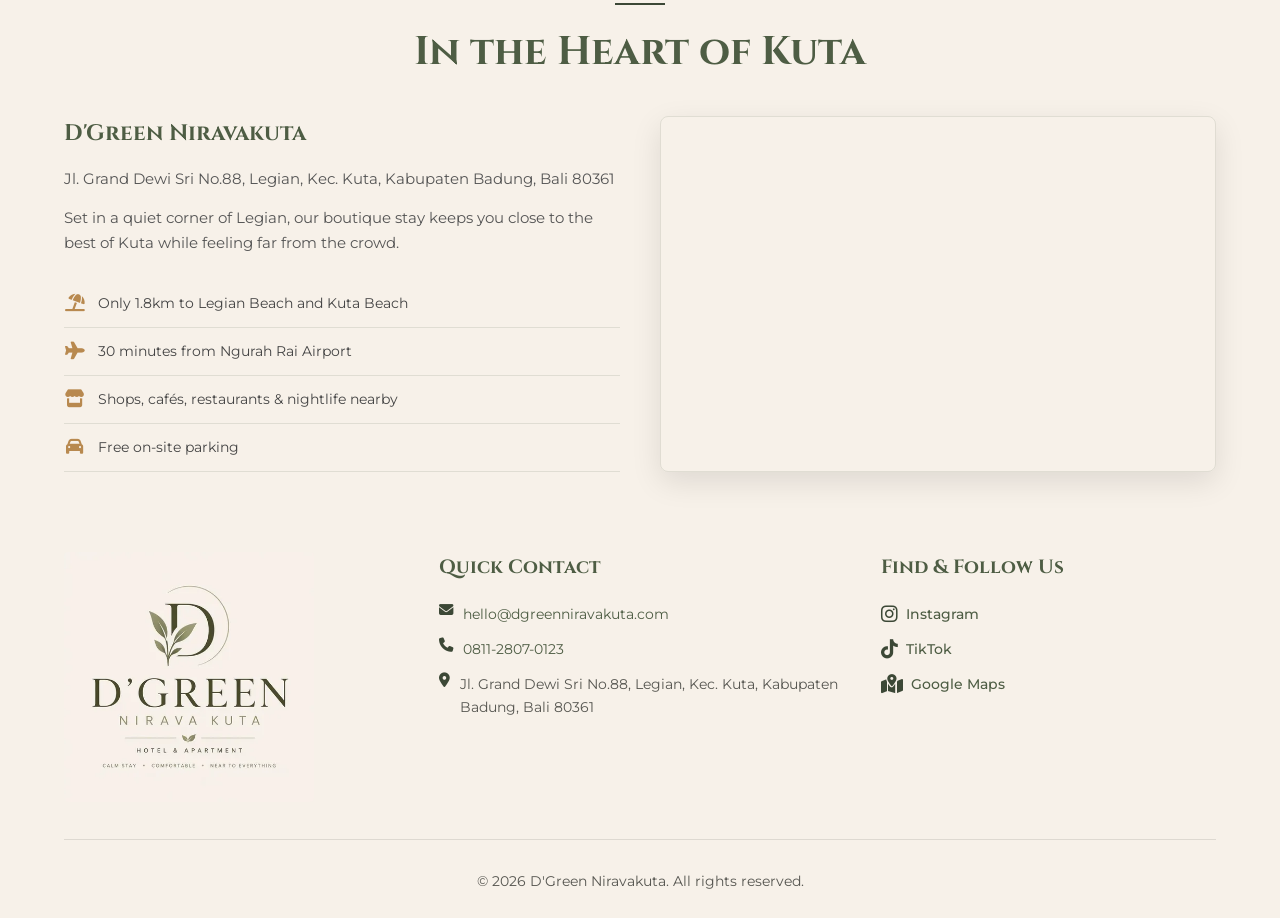
==== commit c4f4f925: "security, responsive images & mobile UX Security/robustness: - rel="noopener noreferrer" on all 12 t" ====
--- a/index.html
+++ b/index.html
@@ -3,6 +3,7 @@
 <head>
     <meta charset="UTF-8">
     <meta name="viewport" content="width=device-width, initial-scale=1.0">
+    <meta http-equiv="Content-Security-Policy" content="default-src 'self'; script-src 'self' https://stats.rwpiri.com; style-src 'self' 'unsafe-inline'; img-src 'self' data: https://maps.gstatic.com https://*.googleapis.com https://*.google.com; font-src 'self'; connect-src 'self' https://stats.rwpiri.com; frame-src https://www.google.com https://maps.google.com; object-src 'none'; base-uri 'self'; form-action 'self'">
     <title>D'Green Niravakuta | Boutique Stay in Kuta, Bali</title>
     <meta name="description" content="Calm boutique stay in the heart of Kuta, Bali. Large comfortable suites with handcrafted teak wood, a quiet outdoor pool, and total privacy. Check-in from 14:00, check-out by 12:00.">
     <link rel="canonical" href="https://dgreenniravakuta.com/">
@@ -115,8 +116,9 @@
     <meta name="twitter:card" content="summary_large_image">
     <!-- Favicon -->
     <link rel="icon" type="image/x-icon" href="images/favicon.ico">
-    <!-- Preload hero background image (LCP) -->
-    <link rel="preload" as="image" href="images/pool.webp">
+    <!-- Preload hero background image (LCP) — sized per viewport -->
+    <link rel="preload" as="image" href="images/pool-768.webp" media="(max-width: 768px)">
+    <link rel="preload" as="image" href="images/pool.webp" media="(min-width: 769px)">
     <!-- FontAwesome Icons -->
     <link rel="stylesheet" href="fontawesome/css/icons.min.css">
     <!-- Self-Hosted Fonts: Cinzel & Montserrat -->
@@ -131,7 +133,7 @@
     <a class="skip-link" href="#main">Skip to content</a>
 
     <!-- Floating WhatsApp -->
-    <a href="https://wa.me/6281128070123?text=Hello%20D'Green%20Niravakuta%2C%20I%20would%20like%20to%20inquire%20about%20booking%20a%20stay." class="whatsapp-float" target="_blank" aria-label="Book on WhatsApp">
+    <a href="#" class="whatsapp-float" data-wa-msg="Hello D'Green Niravakuta, I would like to inquire about booking a stay." target="_blank" rel="noopener noreferrer" aria-label="Book on WhatsApp">
         <i class="fa-brands fa-whatsapp" aria-hidden="true"></i>
     </a>
 
@@ -152,9 +154,9 @@
                     </ul>
                     <!-- Language Switcher -->
                     <div class="lang-switch">
-                        <a class="lang-btn active" href="/" aria-current="page">EN</a>
+                        <a class="lang-btn active" href="." aria-current="page">EN</a>
                         <span class="lang-divider">|</span>
-                        <a class="lang-btn" href="/id/" hreflang="id">ID</a>
+                        <a class="lang-btn" href="id/" hreflang="id">ID</a>
                     </div>
                     <!-- Mobile Nav Toggle -->
                     <button class="nav-toggle" id="navToggle" aria-label="Toggle menu" aria-expanded="false">
@@ -172,10 +174,10 @@
             <h1>Calm stay in the heart of Kuta</h1>
             <p>Large comfortable suites for longer, better stays. Near everything you need.</p>
             <div class="hero-cta">
-                <a href="https://www.secure-booking-engine.com/accounts/isHeDWnpqFAeK2YnaKKpjA/properties/GPoRusxJar4L6XIncD0YQw/booking-engine/web/source/4wsctBw6Oq6j-g9XuxeRzQ/" class="btn btn-primary" target="_blank">
+                <a href="https://www.secure-booking-engine.com/accounts/isHeDWnpqFAeK2YnaKKpjA/properties/GPoRusxJar4L6XIncD0YQw/booking-engine/web/source/4wsctBw6Oq6j-g9XuxeRzQ/" class="btn btn-primary" target="_blank" rel="noopener noreferrer">
                     <i class="fa-solid fa-calendar-days" aria-hidden="true"></i> <span>Search Rooms</span>
                 </a>
-                <a href="https://wa.me/6281128070123?text=Hello%20D'Green%20Niravakuta%2C%20I%20would%20like%20to%20inquire%20about%20booking%20a%20suite." class="btn btn-whatsapp" target="_blank">
+                <a href="#" class="btn btn-whatsapp" data-wa-msg="Hello D'Green Niravakuta, I would like to inquire about booking a suite." target="_blank" rel="noopener noreferrer">
                     <i class="fa-brands fa-whatsapp" aria-hidden="true"></i> <span>Contact us on WhatsApp</span>
                 </a>
                 <a href="#suites" class="btn btn-outline">Explore Suites</a>
@@ -234,19 +236,19 @@
             </div>
             <div class="gallery-grid">
                 <div class="gallery-item gallery-item-large reveal">
-                    <img src="images/pool.webp" alt="Lush Pool Area" width="1280" height="852" loading="lazy" decoding="async" data-lightbox="images/pool.webp" data-caption="Lush Pool Area">
+                    <img src="images/pool.webp" srcset="images/pool-480.webp 480w, images/pool-768.webp 768w, images/pool.webp 1280w" sizes="(max-width: 768px) 90vw, (max-width: 992px) 47vw, 33vw" alt="Lush Pool Area" width="1280" height="852" loading="lazy" decoding="async" data-lightbox="images/pool.webp" data-caption="Lush Pool Area">
                 </div>
                 <div class="gallery-item reveal reveal-d1">
-                    <img src="images/room-junior-suite.webp" alt="Junior Suite Bedroom Design" width="1280" height="853" loading="lazy" decoding="async" data-lightbox="images/room-junior-suite.webp" data-caption="Junior Suite Bedroom Design">
+                    <img src="images/room-junior-suite.webp" srcset="images/room-junior-suite-480.webp 480w, images/room-junior-suite-768.webp 768w, images/room-junior-suite.webp 1280w" sizes="(max-width: 768px) 90vw, (max-width: 992px) 47vw, 33vw" alt="Junior Suite Bedroom Design" width="1280" height="853" loading="lazy" decoding="async" data-lightbox="images/room-junior-suite.webp" data-caption="Junior Suite Bedroom Design">
                 </div>
                 <div class="gallery-item reveal reveal-d2">
-                    <img src="images/kitchen.webp" alt="Private Kitchenette" width="1280" height="853" loading="lazy" decoding="async" data-lightbox="images/kitchen.webp" data-caption="Private Kitchenette">
+                    <img src="images/kitchen.webp" srcset="images/kitchen-480.webp 480w, images/kitchen-768.webp 768w, images/kitchen.webp 1280w" sizes="(max-width: 768px) 90vw, (max-width: 992px) 47vw, 33vw" alt="Private Kitchenette" width="1280" height="853" loading="lazy" decoding="async" data-lightbox="images/kitchen.webp" data-caption="Private Kitchenette">
                 </div>
                 <div class="gallery-item reveal reveal-d1">
-                    <img src="images/bathroom.webp" alt="Modern Bathroom" width="1280" height="853" loading="lazy" decoding="async" data-lightbox="images/bathroom.webp" data-caption="Modern Bathroom">
+                    <img src="images/bathroom.webp" srcset="images/bathroom-480.webp 480w, images/bathroom-768.webp 768w, images/bathroom.webp 1280w" sizes="(max-width: 768px) 90vw, (max-width: 992px) 47vw, 33vw" alt="Modern Bathroom" width="1280" height="853" loading="lazy" decoding="async" data-lightbox="images/bathroom.webp" data-caption="Modern Bathroom">
                 </div>
                 <div class="gallery-item reveal reveal-d2">
-                    <img src="images/wardrobe.webp" alt="Teak Wardrobe and TV Console" width="1280" height="854" loading="lazy" decoding="async" data-lightbox="images/wardrobe.webp" data-caption="Teak Wardrobe and TV Console">
+                    <img src="images/wardrobe.webp" srcset="images/wardrobe-480.webp 480w, images/wardrobe-768.webp 768w, images/wardrobe.webp 1280w" sizes="(max-width: 768px) 90vw, (max-width: 992px) 47vw, 33vw" alt="Teak Wardrobe and TV Console" width="1280" height="854" loading="lazy" decoding="async" data-lightbox="images/wardrobe.webp" data-caption="Teak Wardrobe and TV Console">
                 </div>
             </div>
         </div>
@@ -279,7 +281,7 @@
                             <li><i class="fa-solid fa-tv" aria-hidden="true"></i> <span>Flat Screen TV</span></li>
                             <li><i class="fa-solid fa-swimming-pool" aria-hidden="true"></i> <span>Pool Access</span></li>
                         </ul>
-                        <a href="https://wa.me/6281128070123?text=Hello%20D'Green%20Niravakuta%2C%20I%20would%20like%20to%20inquire%20about%20booking%20the%20Junior%20Suite." class="btn btn-whatsapp" target="_blank">
+                        <a href="#" class="btn btn-whatsapp" data-wa-msg="Hello D'Green Niravakuta, I would like to inquire about booking the Junior Suite." target="_blank" rel="noopener noreferrer">
                             <i class="fa-brands fa-whatsapp" aria-hidden="true"></i> <span>Inquire Junior Suite</span>
                         </a>
                     </div>
@@ -303,7 +305,7 @@
                             <li><i class="fa-solid fa-tv" aria-hidden="true"></i> <span>Flat Screen TV</span></li>
                             <li><i class="fa-solid fa-swimming-pool" aria-hidden="true"></i> <span>Pool Access</span></li>
                         </ul>
-                        <a href="https://wa.me/6281128070123?text=Hello%20D'Green%20Niravakuta%2C%20I%20would%20like%20to%20inquire%20about%20booking%20the%20Suite." class="btn btn-whatsapp" target="_blank">
+                        <a href="#" class="btn btn-whatsapp" data-wa-msg="Hello D'Green Niravakuta, I would like to inquire about booking the Suite." target="_blank" rel="noopener noreferrer">
                             <i class="fa-brands fa-whatsapp" aria-hidden="true"></i> <span>Inquire Suite</span>
                         </a>
                     </div>
@@ -315,10 +317,10 @@
                 <h2>Reserve Your Sanctuary</h2>
                 <p>We accept reservations via WhatsApp, Email, phone call, or our booking partner. Contact our team directly to check availability and tailor your stay.</p>
                 <div class="hero-cta">
-                    <a href="https://www.secure-booking-engine.com/accounts/isHeDWnpqFAeK2YnaKKpjA/properties/GPoRusxJar4L6XIncD0YQw/booking-engine/web/source/4wsctBw6Oq6j-g9XuxeRzQ/" class="btn btn-primary" target="_blank">
+                    <a href="https://www.secure-booking-engine.com/accounts/isHeDWnpqFAeK2YnaKKpjA/properties/GPoRusxJar4L6XIncD0YQw/booking-engine/web/source/4wsctBw6Oq6j-g9XuxeRzQ/" class="btn btn-primary" target="_blank" rel="noopener noreferrer">
                         <i class="fa-solid fa-calendar-days" aria-hidden="true"></i> <span>Search Rooms</span>
                     </a>
-                    <a href="https://wa.me/6281128070123?text=Hello%20D'Green%20Niravakuta%2C%20I%20would%20like%20to%20inquire%20about%20booking%20a%20stay." class="btn btn-whatsapp" target="_blank">
+                    <a href="#" class="btn btn-whatsapp" data-wa-msg="Hello D'Green Niravakuta, I would like to inquire about booking a stay." target="_blank" rel="noopener noreferrer">
                         <i class="fa-brands fa-whatsapp" aria-hidden="true"></i> <span>Contact us on WhatsApp</span>
                     </a>
                 </div>
@@ -367,7 +369,7 @@
                 </div>
             </div>
             <div class="reviews-more">
-                <a href="https://maps.app.goo.gl/7E1rv2BynYwMyYUQ7?g_st=ac" target="_blank" class="btn btn-google">
+                <a href="https://maps.app.goo.gl/7E1rv2BynYwMyYUQ7?g_st=ac" target="_blank" rel="noopener noreferrer" class="btn btn-google">
                     <i class="fa-brands fa-google" aria-hidden="true"></i> <span>Read all reviews on Google</span>
                 </a>
             </div>
@@ -466,12 +468,12 @@
                 
                 <!-- Landscape Orientation Image: Square logo displayed on left -->
                 <div class="footer-logo-landscape-view">
-                    <img src="images/logo-square.webp" alt="D'Green Niravakuta Logo" width="1254" height="1254" loading="lazy" decoding="async">
+                    <img src="images/logo-square.webp" srcset="images/logo-square-480.webp 480w, images/logo-square-768.webp 768w, images/logo-square.webp 1254w" sizes="(min-width: 769px) 250px, 420px" alt="D'Green Niravakuta Logo" width="1254" height="1254" loading="lazy" decoding="async">
                 </div>
 
                 <!-- Portrait Orientation Image: Landscape logo displayed above quick contact -->
                 <div class="footer-logo-portrait-view">
-                    <img src="images/logo-landscape.webp" alt="D'Green Niravakuta Logo" width="1280" height="640" loading="lazy" decoding="async">
+                    <img src="images/logo-landscape.webp" srcset="images/logo-landscape-480.webp 480w, images/logo-landscape-768.webp 768w, images/logo-landscape.webp 1280w" sizes="(min-width: 769px) 250px, 420px" alt="D'Green Niravakuta Logo" width="1280" height="640" loading="lazy" decoding="async">
                 </div>
 
                 <!-- Quick Contact Column -->
@@ -489,17 +491,17 @@
                 <div class="footer-col">
                     <h4>Find & Follow Us</h4>
                     <p>
-                        <a href="https://www.instagram.com/dgreenniravakuta" target="_blank" class="social-link">
+                        <a href="https://www.instagram.com/dgreenniravakuta" target="_blank" rel="noopener noreferrer" class="social-link">
                             <i class="fa-brands fa-instagram" aria-hidden="true"></i> Instagram
                         </a>
                     </p>
                     <p>
-                        <a href="https://www.tiktok.com/@dgreen.niravakuta" target="_blank" class="social-link">
+                        <a href="https://www.tiktok.com/@dgreen.niravakuta" target="_blank" rel="noopener noreferrer" class="social-link">
                             <i class="fa-brands fa-tiktok" aria-hidden="true"></i> TikTok
                         </a>
                     </p>
                     <p>
-                        <a href="https://maps.app.goo.gl/7E1rv2BynYwMyYUQ7?g_st=ac" target="_blank" class="social-link">
+                        <a href="https://maps.app.goo.gl/7E1rv2BynYwMyYUQ7?g_st=ac" target="_blank" rel="noopener noreferrer" class="social-link">
                             <i class="fa-solid fa-map-location-dot" aria-hidden="true"></i> Google Maps
                         </a>
                     </p>
@@ -527,6 +529,12 @@
         <i class="fa-solid fa-chevron-up" aria-hidden="true"></i>
     </button>
 
+    <!-- Mobile Sticky Booking Bar -->
+    <a href="https://www.secure-booking-engine.com/accounts/isHeDWnpqFAeK2YnaKKpjA/properties/GPoRusxJar4L6XIncD0YQw/booking-engine/web/source/4wsctBw6Oq6j-g9XuxeRzQ/" class="sticky-book" target="_blank" rel="noopener noreferrer">
+        <i class="fa-solid fa-calendar-days" aria-hidden="true"></i>
+        <span>Check Availability</span>
+    </a>
+
     <!-- Scripts -->
     <script src="js/main.js" defer></script>
 </body>
--- a/styles/style.css
+++ b/styles/style.css
@@ -270,6 +270,16 @@
             text-shadow: 0 1px 4px rgba(0,0,0,0.65), 0 4px 14px rgba(0,0,0,0.45);
         }
 
+        @media (max-width: 768px) {
+            .hero {
+                background:
+                    linear-gradient(to bottom, var(--logo-bg), rgba(247, 241, 233, 0) 12%),
+                    radial-gradient(ellipse 75% 65% at 50% 55%, rgba(0,0,0,0.55) 0%, rgba(0,0,0,0.28) 55%, rgba(0,0,0,0) 78%),
+                    linear-gradient(rgba(0,0,0,0.2), rgba(0,0,0,0.35)),
+                    url('../images/pool-768.webp') no-repeat center center/cover;
+            }
+        }
+
         .hero-cta {
             display: flex;
             justify-content: center;
@@ -449,6 +459,15 @@
 
         .room-card-img-suite {
             background-image: url('../images/room-suite.webp');
+        }
+
+        @media (max-width: 992px) {
+            .room-card-img-junior {
+                background-image: url('../images/room-junior-suite-768.webp');
+            }
+            .room-card-img-suite {
+                background-image: url('../images/room-suite-768.webp');
+            }
         }
 
         .room-card-img::after {
@@ -579,6 +598,35 @@
         .whatsapp-float:hover {
             transform: scale(1.1);
             background-color: #1ebe57;
+        }
+
+        /* Mobile Sticky Booking Bar */
+        .sticky-book {
+            position: fixed;
+            left: 50%;
+            bottom: 12px;
+            transform: translateX(-50%);
+            display: none;
+            align-items: center;
+            justify-content: center;
+            gap: 10px;
+            background-color: var(--primary-dark);
+            color: var(--text-light);
+            text-decoration: none;
+            font-weight: 600;
+            font-size: 0.95rem;
+            padding: 13px 30px;
+            border-radius: 40px;
+            box-shadow: 0 6px 20px rgba(0, 0, 0, 0.28);
+            z-index: 990;
+            transition: var(--transition);
+            max-width: calc(100vw - 32px);
+            white-space: nowrap;
+        }
+
+        .sticky-book:hover {
+            background-color: var(--primary-color);
+            transform: translateX(-50%) translateY(-2px);
         }
 
         /* Back to Top Button */
@@ -773,6 +821,12 @@
             .nav-toggle {
                 display: block;
             }
+            body {
+                padding-bottom: 72px; /* Make room for the sticky booking bar */
+            }
+            .sticky-book {
+                display: flex;
+            }
             .nav-links {
                 display: none;
                 position: absolute;
@@ -799,7 +853,7 @@
                 display: none;
             }
             .back-to-top {
-                bottom: 76px;
+                bottom: 138px;
                 right: 20px;
                 width: 44px;
                 height: 44px;
@@ -809,7 +863,7 @@
                 font-size: 2.2rem;
             }
             .whatsapp-float {
-                bottom: 20px;
+                bottom: 82px;
                 right: 20px;
                 width: 44px;
                 height: 44px;
@@ -1114,6 +1168,7 @@
             transition: opacity 0.3s ease, visibility 0.3s ease;
             z-index: 2000;
             cursor: zoom-out;
+            touch-action: none; /* Let horizontal drags swipe, not page-nav */
         }
 
         .lightbox.open {
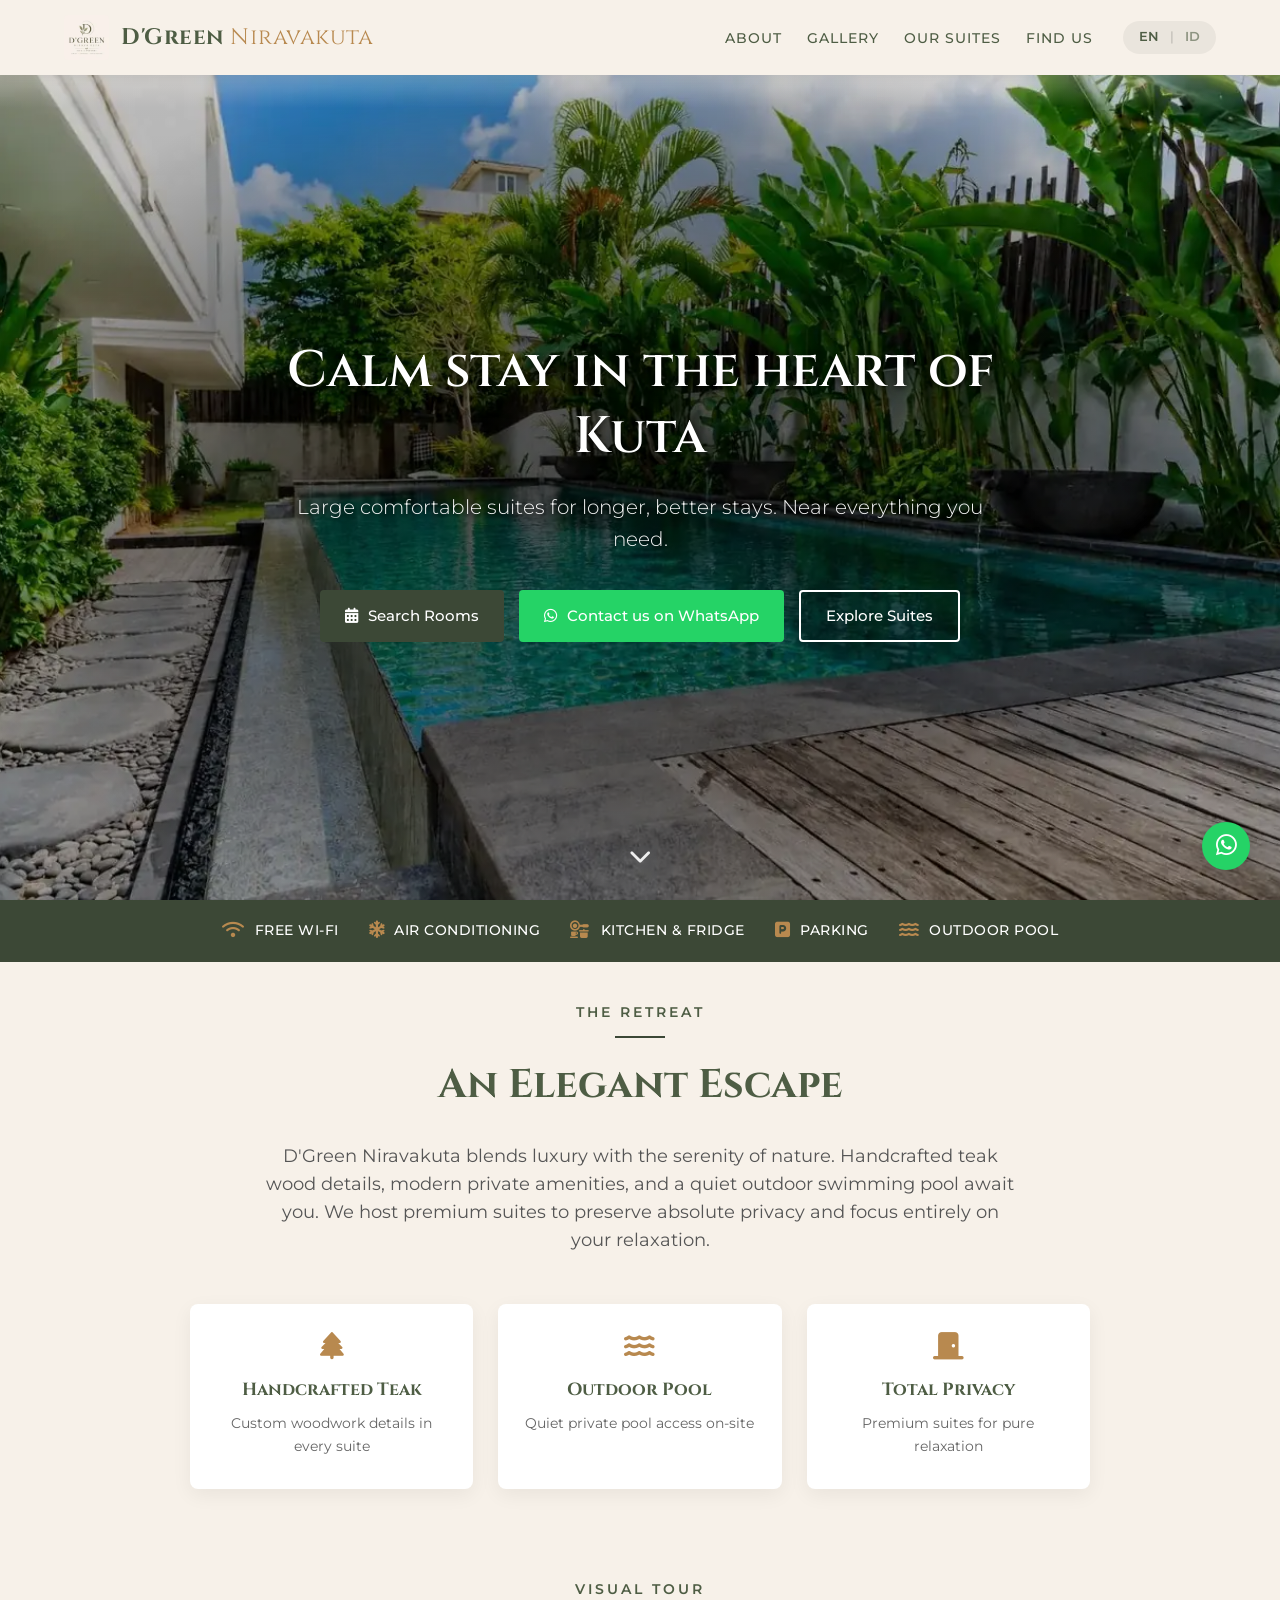
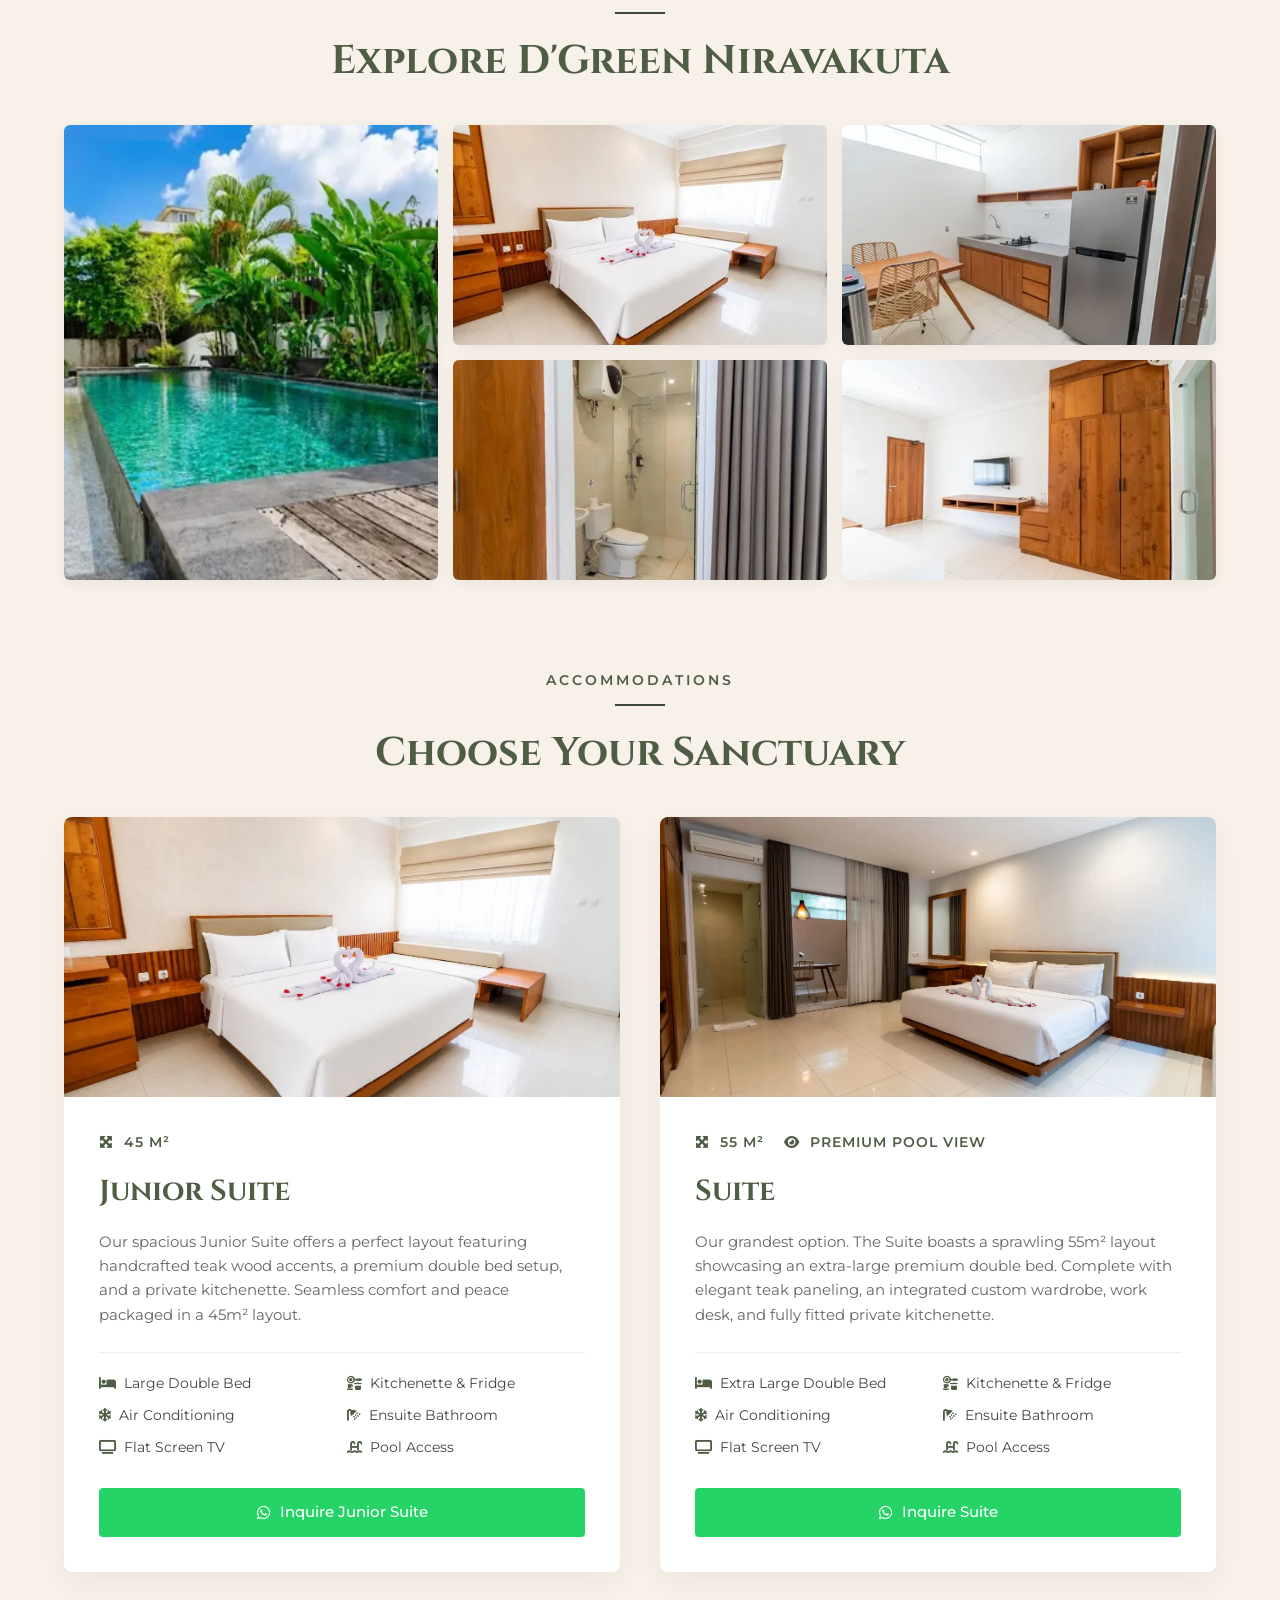
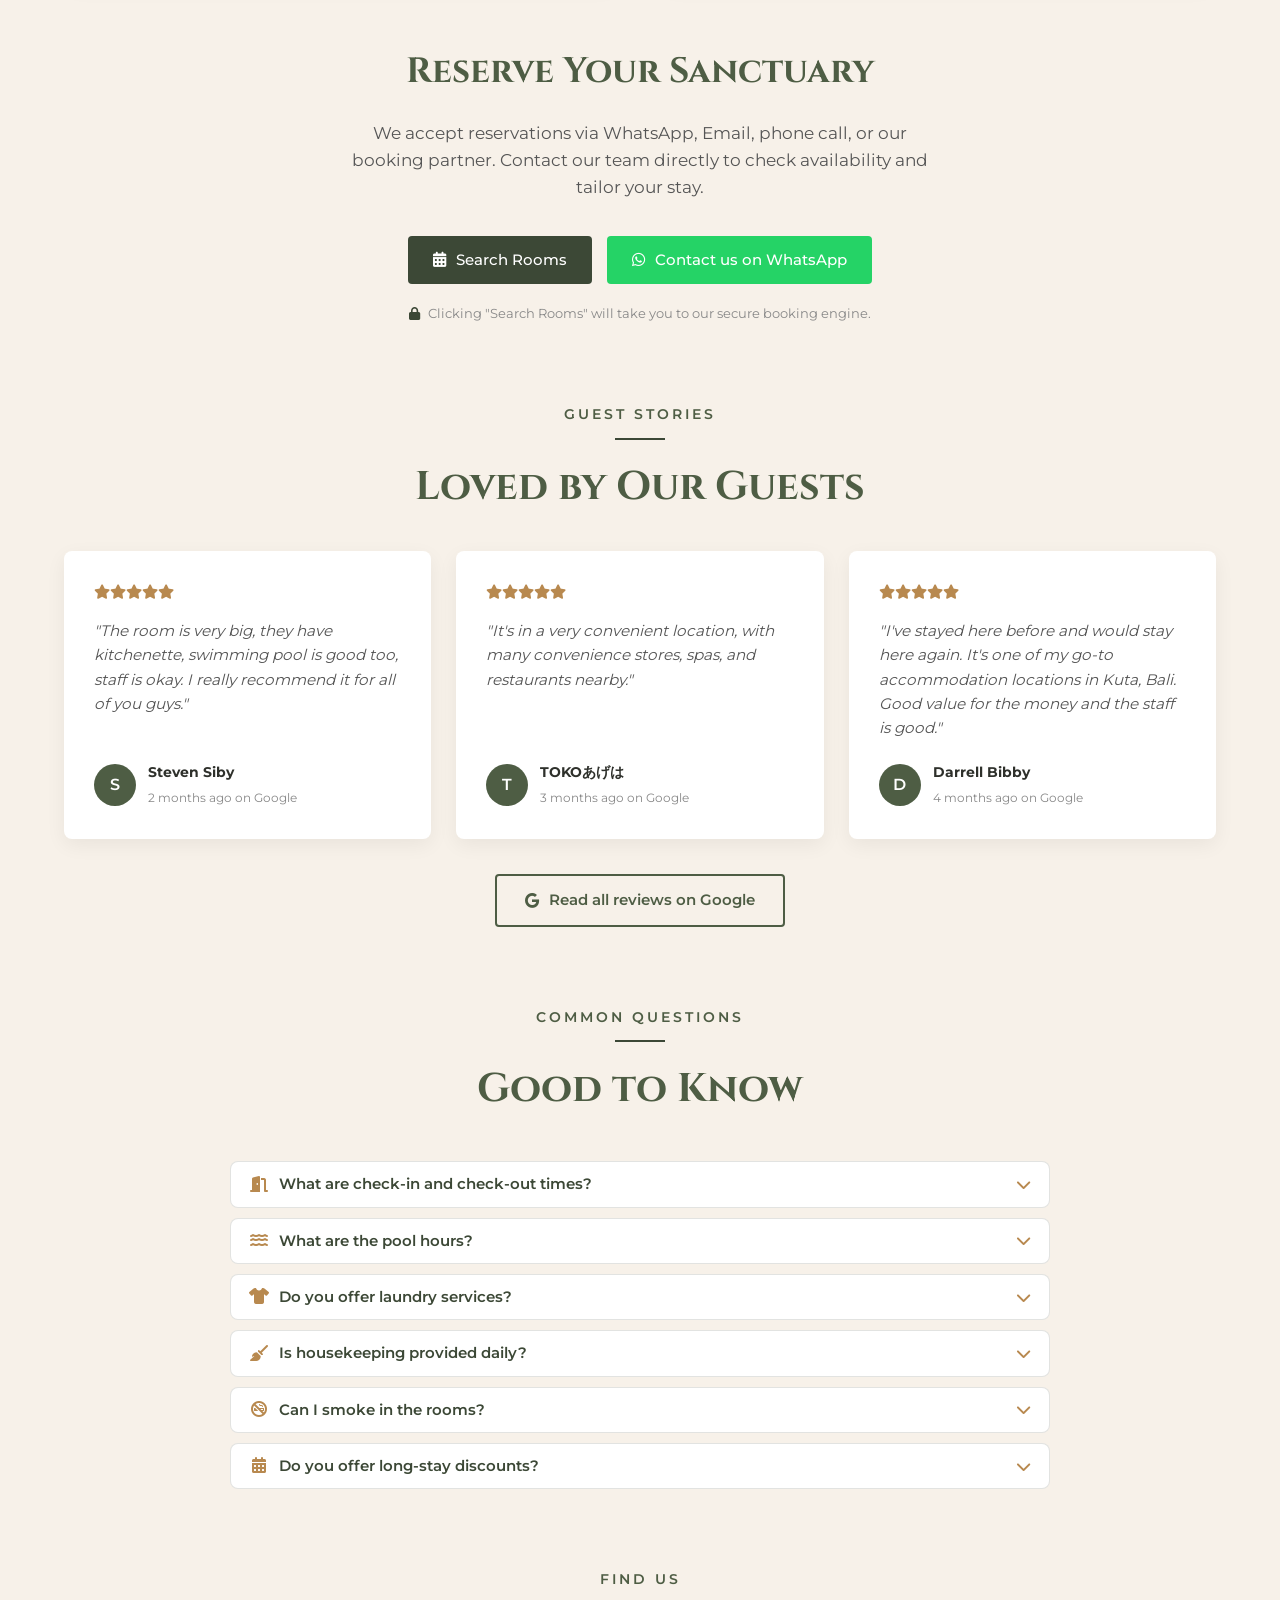
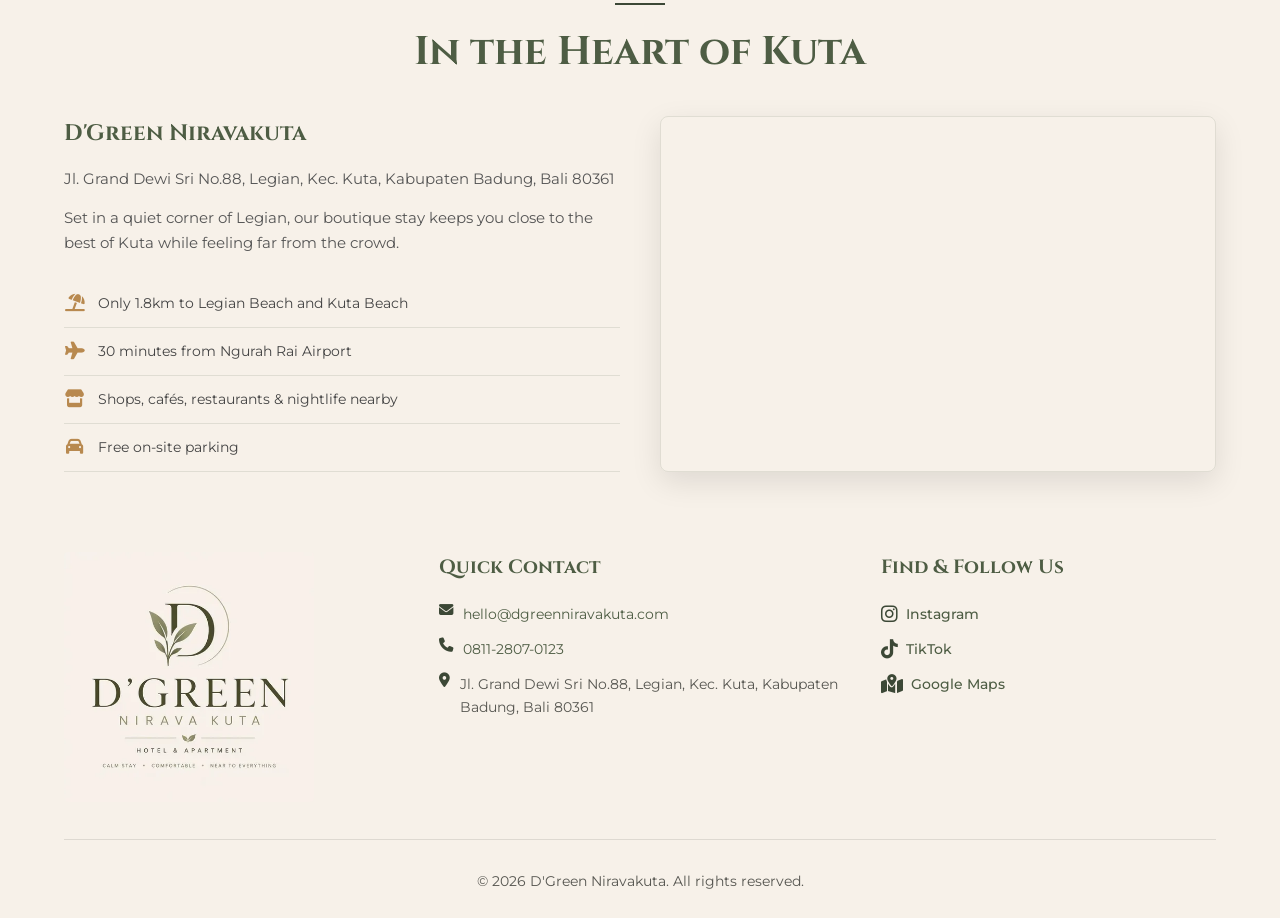
==== commit 78f3c5d2: "fix back-to-top initialization and prevent analytics from blocking page scripts" ====
--- a/index.html
+++ b/index.html
@@ -124,18 +124,13 @@
     <!-- Self-Hosted Fonts: Cinzel & Montserrat -->
     <link rel="stylesheet" href="fonts/fonts.css">
 
-    <script defer src="https://stats.rwpiri.com/script.js" data-website-id="93449ee8-aae8-4bd1-ae4e-496abc5de975"></script>
+    <script async src="https://stats.rwpiri.com/script.js" data-website-id="93449ee8-aae8-4bd1-ae4e-496abc5de975"></script>
     
         <!-- Styles -->
-    <link rel="stylesheet" href="styles/style.css">
+    <link rel="stylesheet" href="styles/style.css?v=20260911">
 </head>
 <body>
     <a class="skip-link" href="#main">Skip to content</a>
-
-    <!-- Floating WhatsApp -->
-    <a href="#" class="whatsapp-float" data-wa-msg="Hello D'Green Niravakuta, I would like to inquire about booking a stay." target="_blank" rel="noopener noreferrer" aria-label="Book on WhatsApp">
-        <i class="fa-brands fa-whatsapp" aria-hidden="true"></i>
-    </a>
 
     <!-- Header -->
     <header>
@@ -524,18 +519,23 @@
         <div class="lightbox-counter"></div>
     </div>
 
-    <!-- Back to Top -->
-    <button class="back-to-top" id="backToTop" aria-label="Back to top">
-        <i class="fa-solid fa-chevron-up" aria-hidden="true"></i>
-    </button>
-
-    <!-- Mobile Sticky Booking Bar -->
+    <!-- Floating WhatsApp on the right with back-to-top above it -->
+    <div class="sticky-actions">
+        <button class="back-to-top" id="backToTop" aria-label="Back to top">
+            <i class="fa-solid fa-chevron-up" aria-hidden="true"></i>
+        </button>
+        <a href="#" class="whatsapp-float" data-wa-msg="Hello D'Green Niravakuta, I would like to inquire about booking a stay." target="_blank" rel="noopener noreferrer" aria-label="Book on WhatsApp">
+            <i class="fa-brands fa-whatsapp" aria-hidden="true"></i>
+        </a>
+    </div>
+
+    <!-- Mobile Sticky Booking Bar (centered) -->
     <a href="https://www.secure-booking-engine.com/accounts/isHeDWnpqFAeK2YnaKKpjA/properties/GPoRusxJar4L6XIncD0YQw/booking-engine/web/source/4wsctBw6Oq6j-g9XuxeRzQ/" class="sticky-book" target="_blank" rel="noopener noreferrer">
         <i class="fa-solid fa-calendar-days" aria-hidden="true"></i>
         <span>Check Availability</span>
     </a>
 
     <!-- Scripts -->
-    <script src="js/main.js" defer></script>
+    <script src="js/main.js?v=20260911-2" defer></script>
 </body>
-</html>+</html>
--- a/styles/style.css
+++ b/styles/style.css
@@ -575,11 +575,17 @@
             font-size: 1.05rem;
         }
 
-        /* Floating WhatsApp Button */
-        .whatsapp-float {
+        /* Floating Action Group: WhatsApp on the right, back-to-top floats above it */
+        .sticky-actions {
             position: fixed;
             bottom: 30px;
             right: 30px;
+            z-index: 990;
+        }
+
+        /* Floating WhatsApp Button */
+        .whatsapp-float {
+            position: static;
             background-color: #25d366;
             color: white;
             width: 48px;
@@ -590,9 +596,9 @@
             justify-content: center;
             font-size: 24px;
             box-shadow: 2px 2px 15px rgba(0,0,0,0.2);
-            z-index: 999;
             transition: var(--transition);
             text-decoration: none;
+            flex-shrink: 0;
         }
 
         .whatsapp-float:hover {
@@ -600,7 +606,7 @@
             background-color: #1ebe57;
         }
 
-        /* Mobile Sticky Booking Bar */
+        /* Mobile Sticky Booking Bar (centered pill, shown only on mobile) */
         .sticky-book {
             position: fixed;
             left: 50%;
@@ -618,7 +624,6 @@
             padding: 13px 30px;
             border-radius: 40px;
             box-shadow: 0 6px 20px rgba(0, 0, 0, 0.28);
-            z-index: 990;
             transition: var(--transition);
             max-width: calc(100vw - 32px);
             white-space: nowrap;
@@ -629,10 +634,12 @@
             transform: translateX(-50%) translateY(-2px);
         }
 
-        /* Back to Top Button */
+        /* Back to Top Button — fully independent fixed element.
+           Explicit pixel offsets; never depends on a parent container or its height,
+           so no browser-specific quirk can make it invisible. */
         .back-to-top {
             position: fixed;
-            bottom: 93px;
+            bottom: 90px;     /* 30 (bar) + 48 (WhatsApp) + 12 gap -> directly above WhatsApp */
             right: 30px;
             background-color: var(--primary-dark);
             color: var(--text-light);
@@ -650,7 +657,6 @@
             visibility: hidden;
             transform: translateY(10px);
             transition: opacity 0.3s ease, transform 0.3s ease, visibility 0.3s ease, background-color 0.3s ease;
-            z-index: 998;
         }
 
         .back-to-top.show {
@@ -821,11 +827,17 @@
             .nav-toggle {
                 display: block;
             }
-            body {
-                padding-bottom: 72px; /* Make room for the sticky booking bar */
+            .sticky-actions {
+                right: 16px;
+                bottom: 12px;
             }
             .sticky-book {
                 display: flex;
+                padding: 12px 22px;
+                font-size: 0.9rem;
+            }
+            footer {
+                padding-bottom: 100px; /* Reserve room for the sticky booking bar without exposing the body background */
             }
             .nav-links {
                 display: none;
@@ -852,22 +864,8 @@
             .nav-links a::after {
                 display: none;
             }
-            .back-to-top {
-                bottom: 138px;
-                right: 20px;
-                width: 44px;
-                height: 44px;
-                font-size: 1rem;
-            }
             .hero-content h1 {
                 font-size: 2.2rem;
-            }
-            .whatsapp-float {
-                bottom: 82px;
-                right: 20px;
-                width: 44px;
-                height: 44px;
-                font-size: 22px;
             }
         }
 
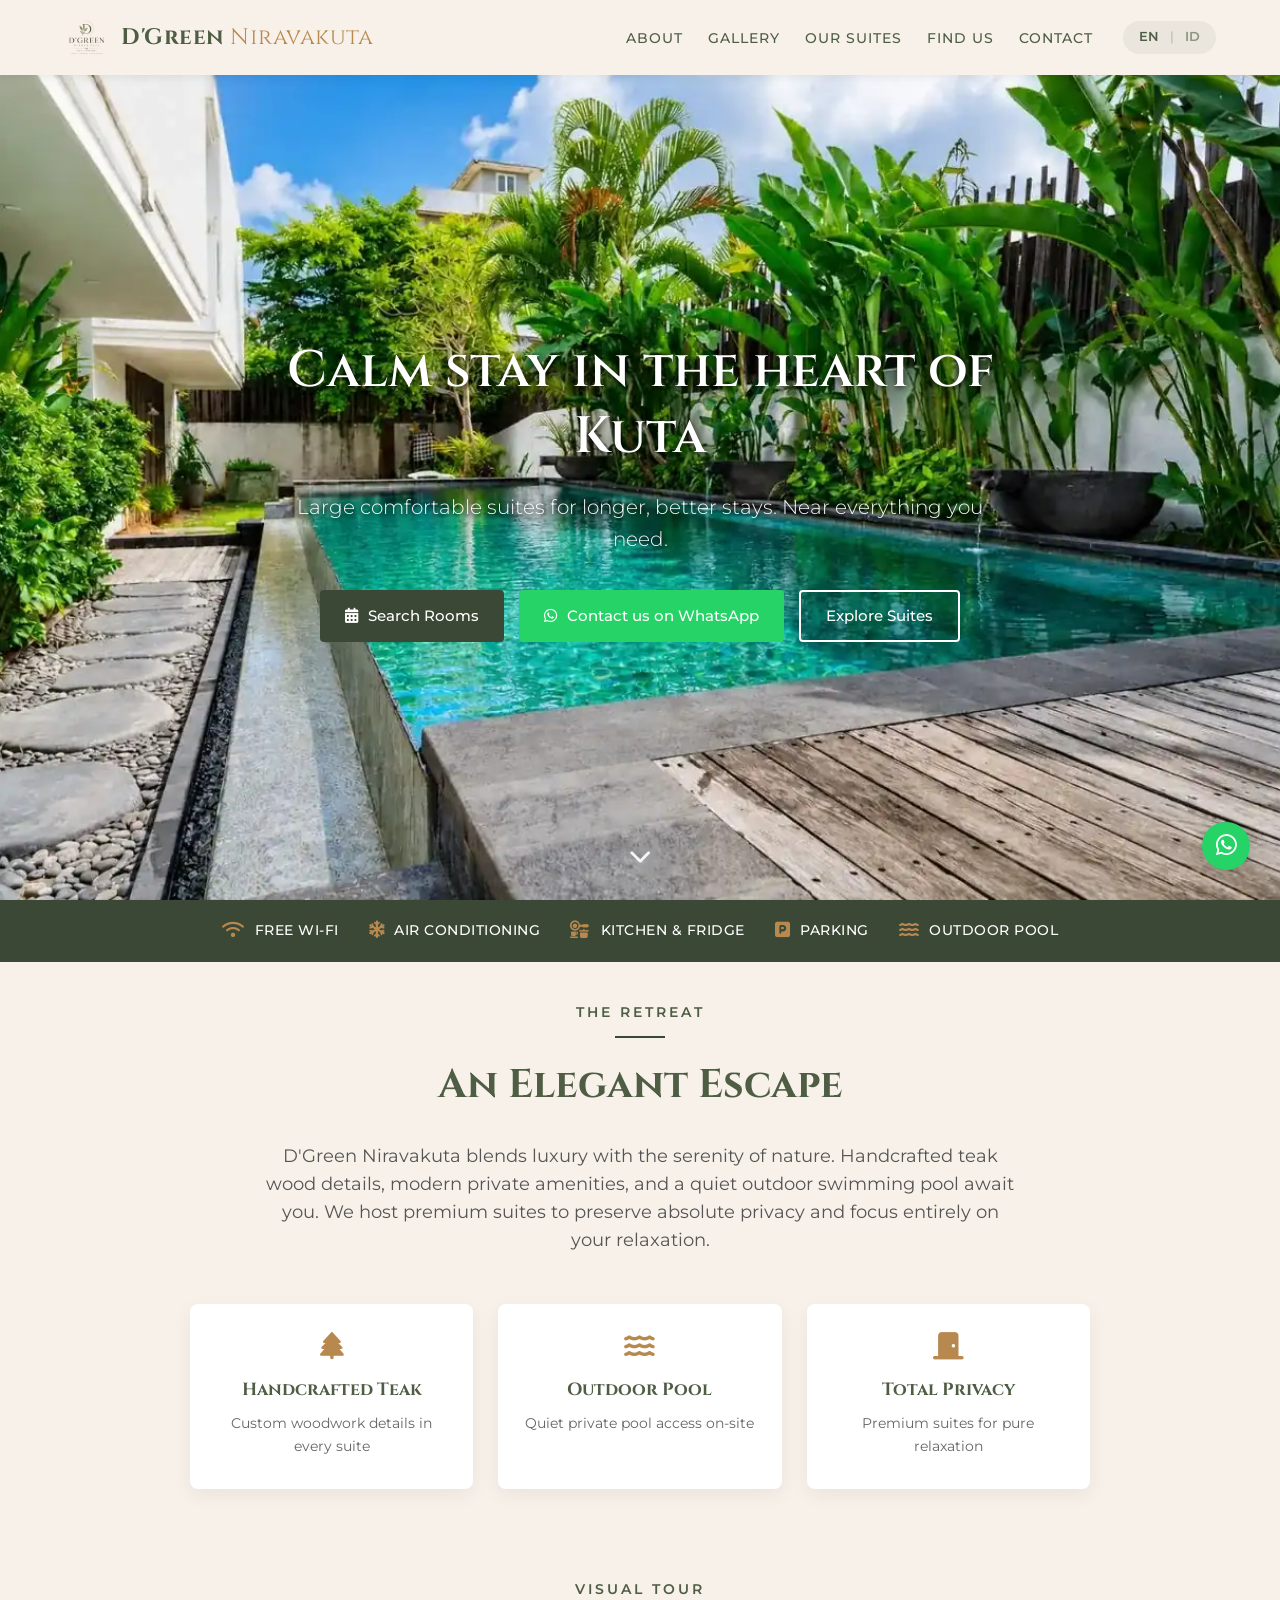
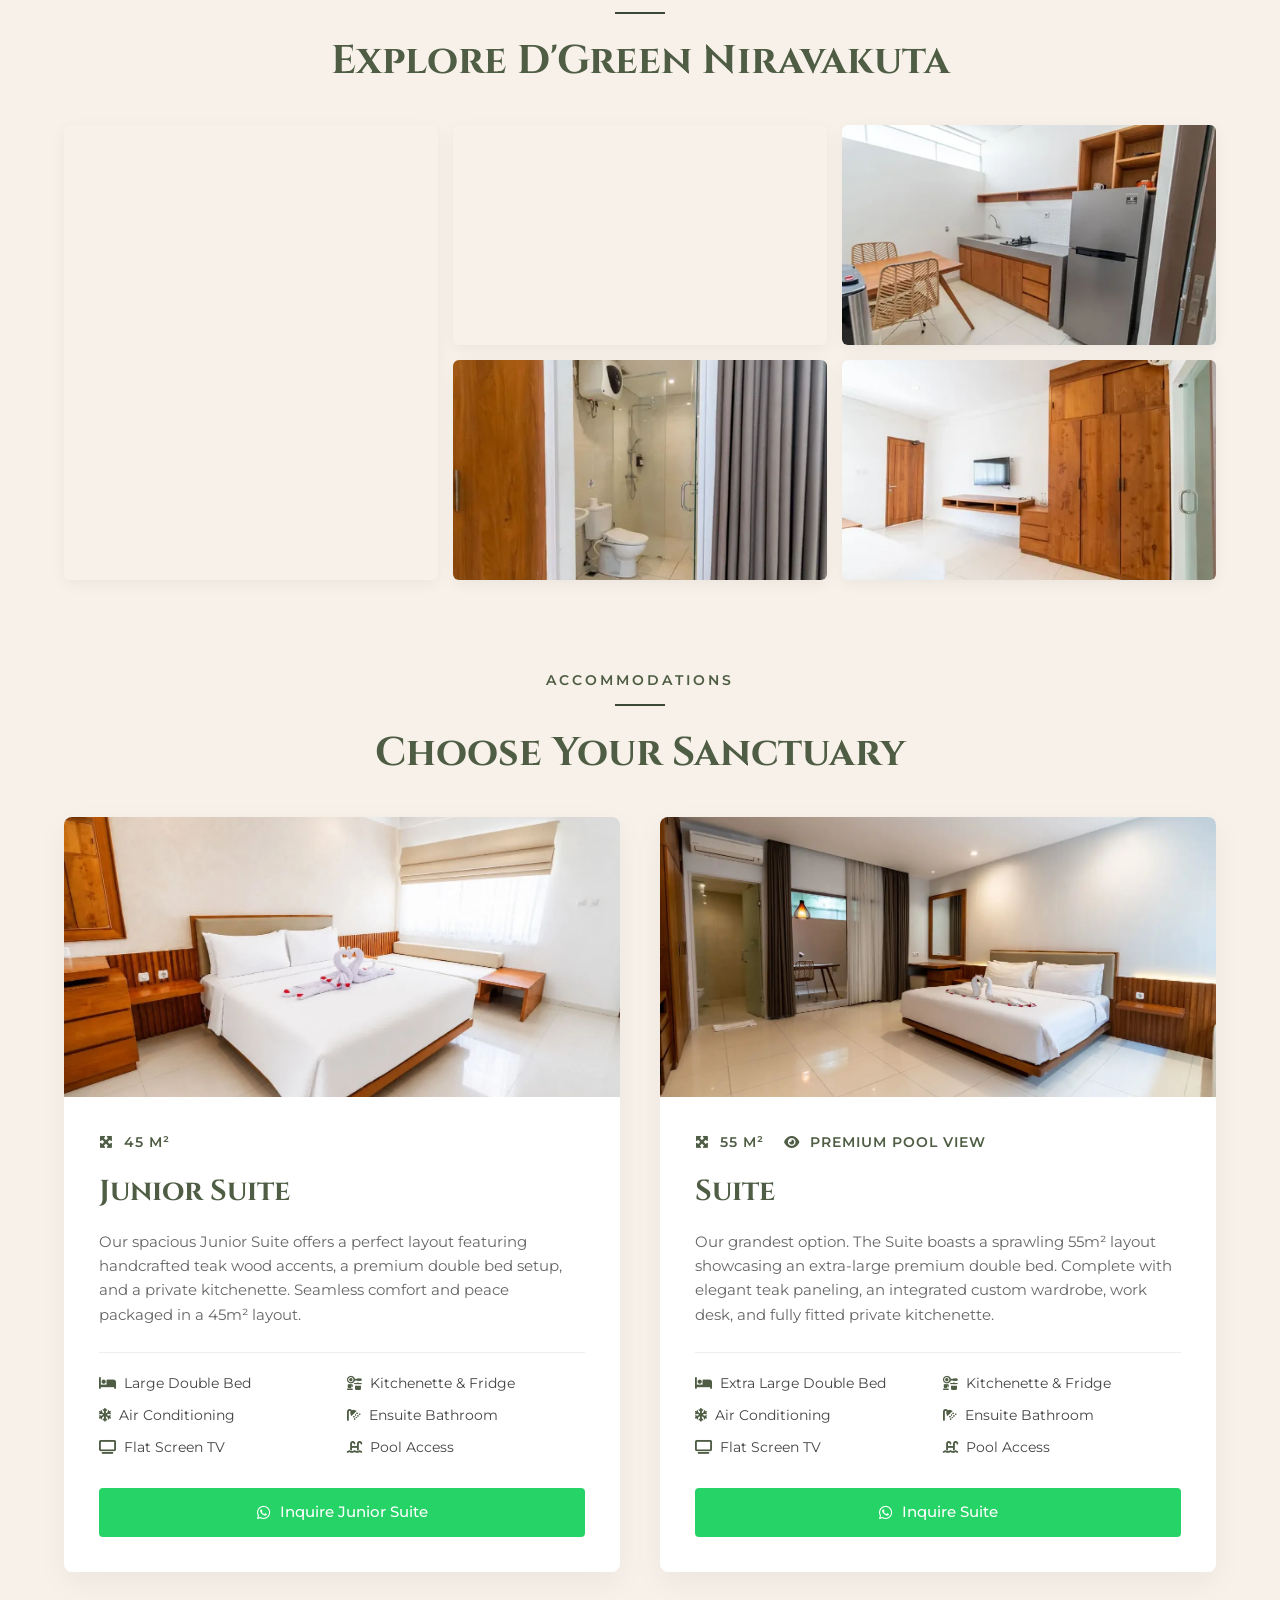
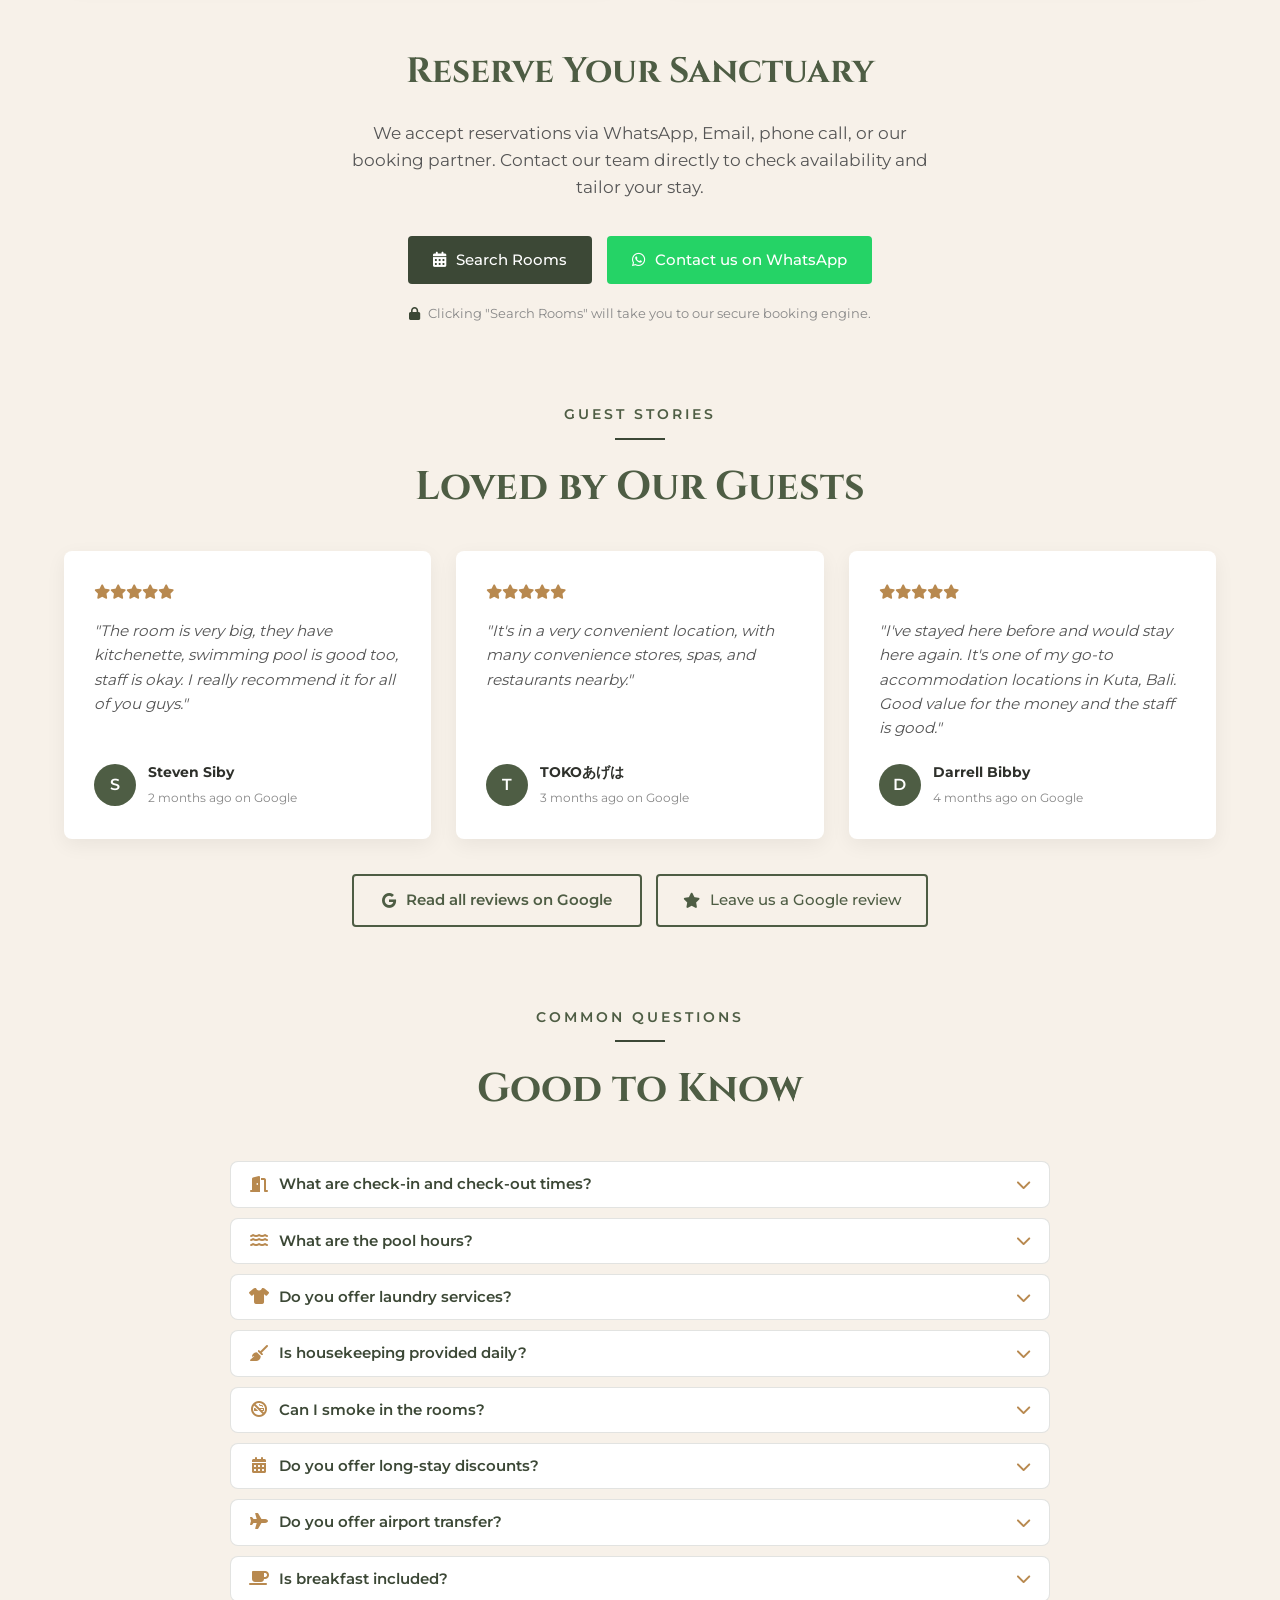
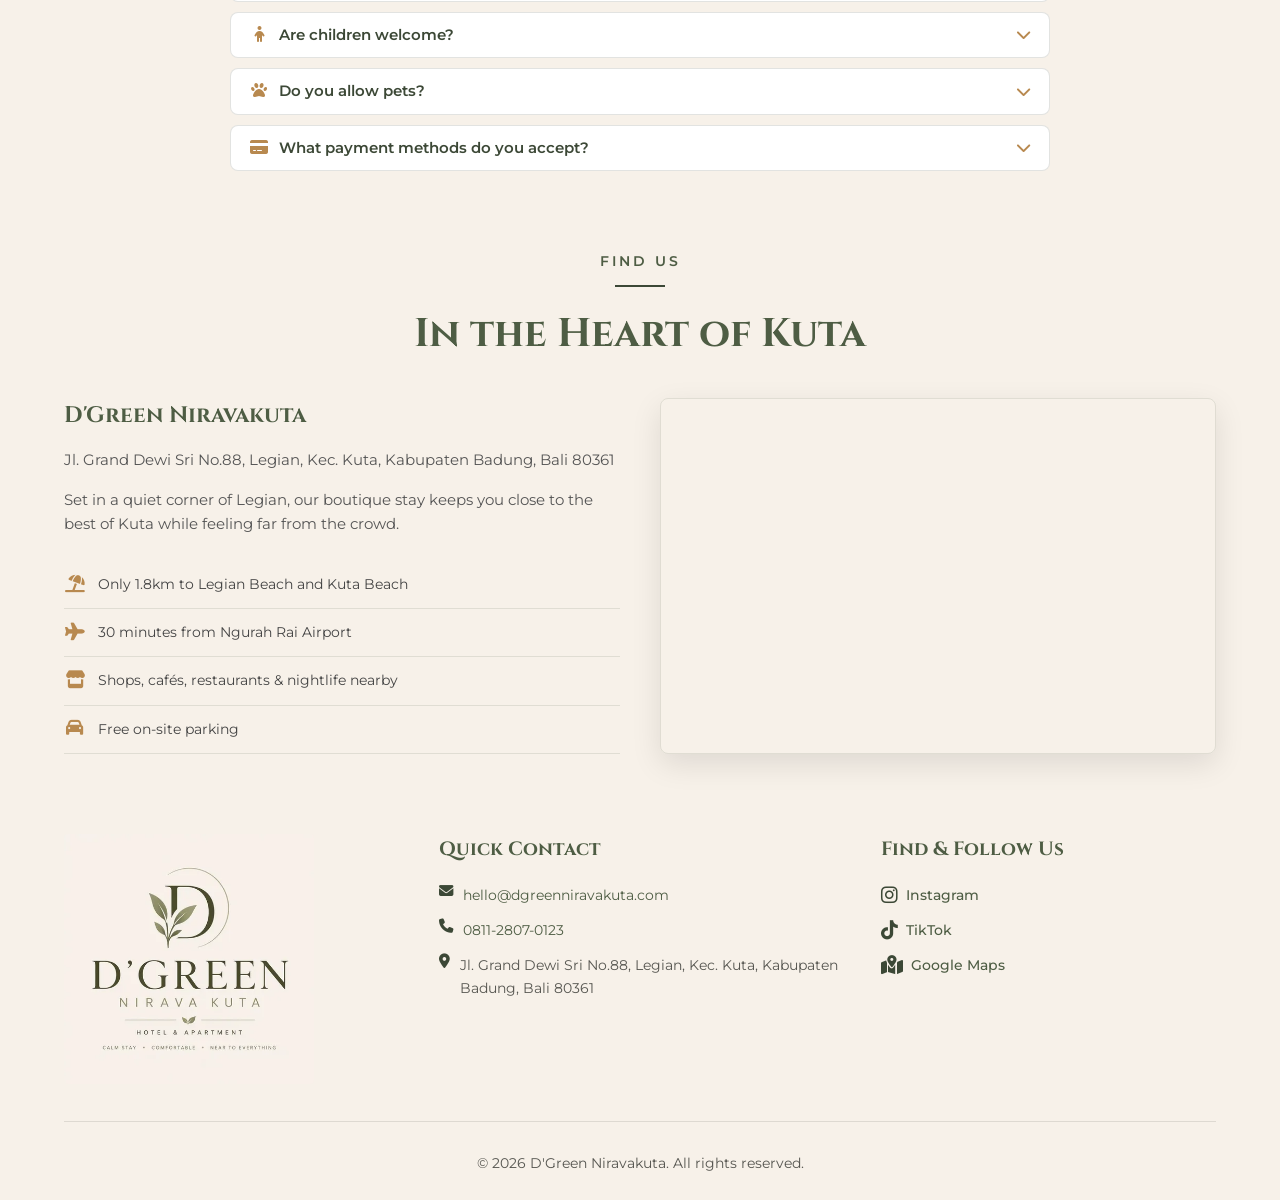
==== commit 3d365b91: "site improvements: contact link, social metas, FAQ expansion, hero LCP, 404, softer ID copy" ====
--- a/index.html
+++ b/index.html
@@ -102,6 +102,46 @@
                     "@type": "Answer",
                     "text": "Long-stay discounts are possible based on availability - please ask our staff."
                 }
+            },
+            {
+                "@type": "Question",
+                "name": "Do you offer airport transfer?",
+                "acceptedAnswer": {
+                    "@type": "Answer",
+                    "text": "Yes — we can arrange airport pickup and drop-off for an additional charge. Just message us on WhatsApp with your flight details."
+                }
+            },
+            {
+                "@type": "Question",
+                "name": "Is breakfast included?",
+                "acceptedAnswer": {
+                    "@type": "Answer",
+                    "text": "Breakfast is not included, but every suite has a private kitchenette — and cafés and restaurants are within walking distance."
+                }
+            },
+            {
+                "@type": "Question",
+                "name": "Are children welcome?",
+                "acceptedAnswer": {
+                    "@type": "Answer",
+                    "text": "Yes, children are very welcome and stay free using the existing bedding. Message us if you need an extra bed."
+                }
+            },
+            {
+                "@type": "Question",
+                "name": "Do you allow pets?",
+                "acceptedAnswer": {
+                    "@type": "Answer",
+                    "text": "No — pets are not allowed, so every guest can enjoy a calm, allergy-friendly stay."
+                }
+            },
+            {
+                "@type": "Question",
+                "name": "What payment methods do you accept?",
+                "acceptedAnswer": {
+                    "@type": "Answer",
+                    "text": "We accept cash (IDR), bank transfer, and major credit cards. A deposit may be required to confirm longer stays."
+                }
             }
         ]
     }
@@ -112,8 +152,16 @@
     <meta property="og:title" content="D'Green Niravakuta | Boutique Stay in Kuta, Bali">
     <meta property="og:description" content="Calm boutique stay in the heart of Kuta. Large comfortable suites with handcrafted teak wood, a quiet outdoor pool, and total privacy.">
     <meta property="og:image" content="https://dgreenniravakuta.com/images/pool.webp">
+    <meta property="og:image:width" content="1280">
+    <meta property="og:image:height" content="852">
     <meta property="og:url" content="https://dgreenniravakuta.com/">
+    <meta property="og:locale" content="en_US">
+    <meta property="og:locale:alternate" content="id_ID">
     <meta name="twitter:card" content="summary_large_image">
+    <meta name="twitter:title" content="D'Green Niravakuta | Boutique Stay in Kuta, Bali">
+    <meta name="twitter:description" content="Calm boutique stay in the heart of Kuta. Large comfortable suites with handcrafted teak wood, a quiet outdoor pool, and total privacy.">
+    <meta name="twitter:image" content="https://dgreenniravakuta.com/images/pool.webp">
+    <meta name="theme-color" content="#3c4836">
     <!-- Favicon -->
     <link rel="icon" type="image/x-icon" href="images/favicon.ico">
     <!-- Preload hero background image (LCP) — sized per viewport -->
@@ -136,7 +184,7 @@
     <header>
         <div class="container">
             <nav>
-                <a href="#" class="logo-container">
+                <a href="/" class="logo-container">
                     <img src="images/logo-square-header.webp" alt="D'Green Niravakuta Logo" class="header-logo" width="45" height="45">
                     <span class="logo-text">D'Green <span>Niravakuta</span></span>
                 </a>
@@ -146,6 +194,7 @@
                         <li><a href="#gallery">Gallery</a></li>
                         <li><a href="#suites">Our Suites</a></li>
                         <li><a href="#location">Find Us</a></li>
+                        <li><a href="#contact">Contact</a></li>
                     </ul>
                     <!-- Language Switcher -->
                     <div class="lang-switch">
@@ -165,6 +214,10 @@
     <main id="main">
     <!-- Hero Section -->
     <section class="hero">
+        <picture class="hero-bg" aria-hidden="true">
+            <source media="(max-width: 768px)" srcset="images/pool-768.webp">
+            <img src="images/pool.webp" alt="" fetchpriority="high" decoding="async">
+        </picture>
         <div class="hero-content container">
             <h1>Calm stay in the heart of Kuta</h1>
             <p>Large comfortable suites for longer, better stays. Near everything you need.</p>
@@ -367,6 +420,9 @@
                 <a href="https://maps.app.goo.gl/7E1rv2BynYwMyYUQ7?g_st=ac" target="_blank" rel="noopener noreferrer" class="btn btn-google">
                     <i class="fa-brands fa-google" aria-hidden="true"></i> <span>Read all reviews on Google</span>
                 </a>
+                <a href="https://www.google.com/maps/search/?api=1&amp;query=D%27Green+Niravakuta+Kuta" target="_blank" rel="noopener noreferrer" class="btn btn-outline">
+                    <i class="fa-solid fa-star" aria-hidden="true"></i> <span>Leave us a Google review</span>
+                </a>
             </div>
         </div>
     </section>
@@ -420,6 +476,41 @@
                         <i class="fa-solid fa-chevron-down faq-icon" aria-hidden="true"></i>
                     </summary>
                     <p>Long-stay discounts are possible based on availability — please ask our staff.</p>
+                </details>
+                <details class="faq-item reveal reveal-d2">
+                    <summary>
+                        <span class="faq-q"><i class="fa-solid fa-plane" aria-hidden="true"></i> <span>Do you offer airport transfer?</span></span>
+                        <i class="fa-solid fa-chevron-down faq-icon" aria-hidden="true"></i>
+                    </summary>
+                    <p>Yes — we can arrange airport pickup and drop-off for an additional charge. Just message us on WhatsApp with your flight details.</p>
+                </details>
+                <details class="faq-item reveal">
+                    <summary>
+                        <span class="faq-q"><i class="fa-solid fa-mug-saucer" aria-hidden="true"></i> <span>Is breakfast included?</span></span>
+                        <i class="fa-solid fa-chevron-down faq-icon" aria-hidden="true"></i>
+                    </summary>
+                    <p>Breakfast is not included, but every suite has a private kitchenette — and cafés and restaurants are within walking distance.</p>
+                </details>
+                <details class="faq-item reveal reveal-d1">
+                    <summary>
+                        <span class="faq-q"><i class="fa-solid fa-child" aria-hidden="true"></i> <span>Are children welcome?</span></span>
+                        <i class="fa-solid fa-chevron-down faq-icon" aria-hidden="true"></i>
+                    </summary>
+                    <p>Yes, children are very welcome and stay free using the existing bedding. Message us if you need an extra bed.</p>
+                </details>
+                <details class="faq-item reveal reveal-d2">
+                    <summary>
+                        <span class="faq-q"><i class="fa-solid fa-paw" aria-hidden="true"></i> <span>Do you allow pets?</span></span>
+                        <i class="fa-solid fa-chevron-down faq-icon" aria-hidden="true"></i>
+                    </summary>
+                    <p>No — pets are not allowed, so every guest can enjoy a calm, allergy-friendly stay.</p>
+                </details>
+                <details class="faq-item reveal">
+                    <summary>
+                        <span class="faq-q"><i class="fa-solid fa-credit-card" aria-hidden="true"></i> <span>What payment methods do you accept?</span></span>
+                        <i class="fa-solid fa-chevron-down faq-icon" aria-hidden="true"></i>
+                    </summary>
+                    <p>We accept cash (IDR), bank transfer, and major credit cards. A deposit may be required to confirm longer stays.</p>
                 </details>
             </div>
         </div>
@@ -475,7 +566,7 @@
                 <div class="footer-col">
                     <h4>Quick Contact</h4>
                     <p><i class="fa-solid fa-envelope icon-accent" aria-hidden="true"></i> <a href="mailto:hello@dgreenniravakuta.com">hello@dgreenniravakuta.com</a></p>
-                    <p><i class="fa-solid fa-phone icon-accent" aria-hidden="true"></i> <a href="tel:081128070123">0811-2807-0123</a></p>
+                    <p><i class="fa-solid fa-phone icon-accent" aria-hidden="true"></i> <a href="tel:+6281128070123">0811-2807-0123</a></p>
                     <p>
                         <i class="fa-solid fa-location-dot icon-accent" aria-hidden="true"></i>
                         <span>Jl. Grand Dewi Sri No.88, Legian, Kec. Kuta, Kabupaten Badung, Bali 80361</span>
--- a/fontawesome/css/icons.min.css
+++ b/fontawesome/css/icons.min.css
@@ -2,7 +2,7 @@
 .fa-solid,.fa-brands{-moz-osx-font-smoothing:grayscale;-webkit-font-smoothing:antialiased;display:inline-block;font-style:normal;font-variant:normal;line-height:1;text-rendering:auto}
 .fa-solid{font-family:"Font Awesome 6 Free";font-weight:900}
 .fa-brands{font-family:"Font Awesome 6 Brands";font-weight:400}
-@font-face{font-family:"Font Awesome 6 Free";font-style:normal;font-weight:900;font-display:swap;src:url(../webfonts/fa-solid-900-subset.woff2) format("woff2");unicode-range:U+e51a,U+f005,U+f00d,U+f023,U+f053,U+f054,U+f06e,U+f072,U+f073,U+f077,U+f078,U+f095,U+f0c9,U+f0e0,U+f1b9,U+f1bb,U+f1eb,U+f236,U+f26c,U+f2cc,U+f2dc,U+f31e,U+f3c5,U+f51a,U+f52a,U+f52b,U+f540,U+f54d,U+f54e,U+f553,U+f5a0,U+f5c5,U+f5ca,U+f773}
+@font-face{font-family:"Font Awesome 6 Free";font-style:normal;font-weight:900;font-display:swap;src:url(../webfonts/fa-solid-900-subset.woff2) format("woff2");unicode-range:U+e51a,U+f005,U+f00d,U+f023,U+f053,U+f054,U+f06e,U+f072,U+f073,U+f077,U+f078,U+f095,U+f09d,U+f0c9,U+f0e0,U+f0f4,U+f1ae,U+f1b0,U+f1b9,U+f1bb,U+f1eb,U+f236,U+f26c,U+f2cc,U+f2dc,U+f31e,U+f3c5,U+f51a,U+f52a,U+f52b,U+f540,U+f54d,U+f54e,U+f553,U+f5a0,U+f5c5,U+f5ca,U+f773}
 @font-face{font-family:"Font Awesome 6 Brands";font-style:normal;font-weight:400;font-display:swap;src:url(../webfonts/fa-brands-400-subset.woff2) format("woff2");unicode-range:U+e07b,U+f16d,U+f1a0,U+f232}
 .fa-ban-smoking:before{content:"\f54d"}
 .fa-bars:before{content:"\f0c9"}
@@ -10,10 +10,12 @@
 .fa-broom:before{content:"\f51a"}
 .fa-calendar-days:before{content:"\f073"}
 .fa-car:before{content:"\f1b9"}
+.fa-child:before{content:"\f1ae"}
 .fa-chevron-down:before{content:"\f078"}
 .fa-chevron-left:before{content:"\f053"}
 .fa-chevron-right:before{content:"\f054"}
 .fa-chevron-up:before{content:"\f077"}
+.fa-credit-card:before{content:"\f09d"}
 .fa-door-closed:before{content:"\f52a"}
 .fa-door-open:before{content:"\f52b"}
 .fa-envelope:before{content:"\f0e0"}
@@ -23,6 +25,8 @@
 .fa-lock:before{content:"\f023"}
 .fa-map-location-dot:before{content:"\f5a0"}
 .fa-maximize:before{content:"\f31e"}
+.fa-mug-saucer:before{content:"\f0f4"}
+.fa-paw:before{content:"\f1b0"}
 .fa-phone:before{content:"\f095"}
 .fa-plane:before{content:"\f072"}
 .fa-shirt:before{content:"\f553"}
--- a/styles/style.css
+++ b/styles/style.css
@@ -231,20 +231,40 @@
             font-size: 0.8rem;
         }
 
-        /* Hero Section */
+        /* Hero Section — photo is an <img fetchpriority="high"> for LCP;
+           the gradients stay as background layers above it */
         .hero {
+            position: relative;
+            overflow: hidden;
             height: 100vh;
             background:
                 linear-gradient(to bottom, var(--logo-bg), rgba(247, 241, 233, 0) 12%),
                 radial-gradient(ellipse 75% 65% at 50% 55%, rgba(0,0,0,0.55) 0%, rgba(0,0,0,0.28) 55%, rgba(0,0,0,0) 78%),
-                linear-gradient(rgba(0,0,0,0.2), rgba(0,0,0,0.35)),
-                url('../images/pool.webp') no-repeat center center/cover;
+                linear-gradient(rgba(0,0,0,0.2), rgba(0,0,0,0.35));
             display: flex;
             align-items: center;
             justify-content: center;
             text-align: center;
             color: var(--text-light);
             padding-top: 80px;
+        }
+
+        .hero-bg {
+            position: absolute;
+            inset: 0;
+            z-index: 0;
+        }
+
+        .hero-bg img {
+            width: 100%;
+            height: 100%;
+            object-fit: cover;
+            display: block;
+        }
+
+        .hero-content {
+            position: relative;
+            z-index: 1;
         }
 
         .hero-content h1 {
@@ -271,12 +291,12 @@
         }
 
         @media (max-width: 768px) {
+            /* Mobile hero photo comes from the <picture> source; gradients only here */
             .hero {
                 background:
                     linear-gradient(to bottom, var(--logo-bg), rgba(247, 241, 233, 0) 12%),
                     radial-gradient(ellipse 75% 65% at 50% 55%, rgba(0,0,0,0.55) 0%, rgba(0,0,0,0.28) 55%, rgba(0,0,0,0) 78%),
-                    linear-gradient(rgba(0,0,0,0.2), rgba(0,0,0,0.35)),
-                    url('../images/pool-768.webp') no-repeat center center/cover;
+                    linear-gradient(rgba(0,0,0,0.2), rgba(0,0,0,0.35));
             }
         }
 
@@ -831,6 +851,10 @@
                 right: 16px;
                 bottom: 12px;
             }
+            .back-to-top {
+                right: 16px;
+                bottom: 72px; /* 12px bottom offset + 48px WhatsApp button + 12px gap */
+            }
             .sticky-book {
                 display: flex;
                 padding: 12px 22px;
@@ -990,7 +1014,10 @@
         }
 
         .reviews-more {
-            text-align: center;
+            display: flex;
+            justify-content: center;
+            flex-wrap: wrap;
+            gap: 14px;
             margin-top: 35px;
         }
 
@@ -1009,6 +1036,18 @@
         }
 
         .btn-google:hover {
+            background-color: var(--primary-color);
+            color: var(--text-light);
+        }
+
+        /* Outline buttons on light sections need the dark variant —
+           the base .btn-outline is white-on-transparent for the dark hero */
+        .reviews-more .btn-outline {
+            border-color: var(--primary-color);
+            color: var(--primary-color);
+        }
+
+        .reviews-more .btn-outline:hover {
             background-color: var(--primary-color);
             color: var(--text-light);
         }
@@ -1285,4 +1324,3 @@
                 right: 10px;
             }
         }
-    
